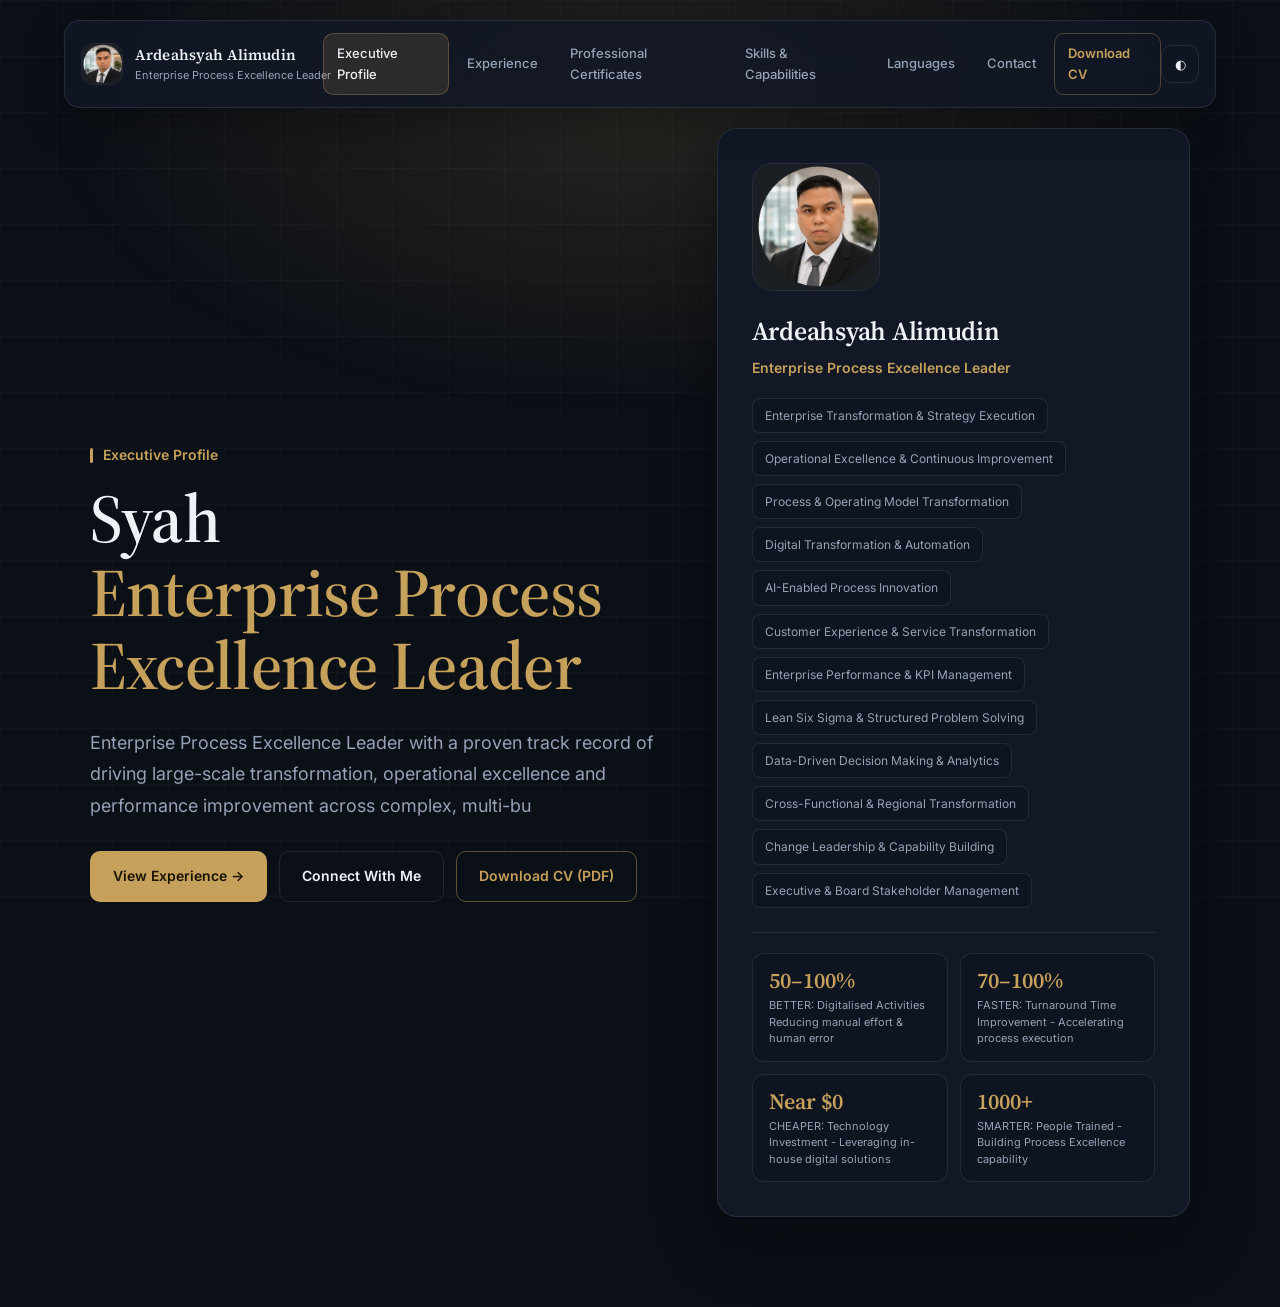
==== index.html @ 8ad32da6 "Add files via upload" ====
<!DOCTYPE html>
<html lang="en">
<head>
  <meta charset="UTF-8" />
  <meta name="viewport" content="width=device-width, initial-scale=1.0" />

  <title>Ardeahsyah Alimudin | Enterprise Process Excellence Leader</title>

  <link rel="preconnect" href="https://fonts.googleapis.com" />
  <link rel="preconnect" href="https://fonts.gstatic.com" crossorigin />

  <link
    href="https://fonts.googleapis.com/css2?family=Inter:wght@300;400;500;600;700;800;900&family=Source+Serif+4:opsz,wght@8..60,500;8..60,600;8..60,700&display=swap"
    rel="stylesheet"
  />

  <link rel="stylesheet" href="style.css" />
</head>

<body>

  <div class="bg-grid"></div>


  <!-- =========================================================
       NAVIGATION
  ========================================================== -->

  <header class="nav">

    <a href="#profile" class="brand" data-page="profile">

      <div class="logo">
        <img src="profile.jpg" alt="AA" />
      </div>

      <div class="brand-text">
        <strong>Ardeahsyah Alimudin</strong>
        <span>Enterprise Process Excellence Leader</span>
      </div>

    </a>


    <nav class="nav-links" id="navLinks">

      <a href="#profile" class="nav-link active" data-page="profile">
        Executive Profile
      </a>

      <a href="#experience" class="nav-link" data-page="experience">
        Experience
      </a>

      <a href="#education" class="nav-link" data-page="education">
        Professional Certificates
      </a>

      <a href="#skills" class="nav-link" data-page="skills">
        Skills &amp; Capabilities
      </a>

      <a href="#languages" class="nav-link" data-page="languages">
        Languages
      </a>

      <a href="#contact" class="nav-link" data-page="contact">
        Contact
      </a>

      <a href="Ardeahsyah_Alimudin_CV.pdf" class="nav-link nav-link-download" download>
        Download CV
      </a>

    </nav>


    <div class="nav-actions">

      <button
        class="icon-btn"
        id="themeToggle"
        title="Toggle theme"
        aria-label="Toggle theme"
      >
        ◐
      </button>

      <button
        class="icon-btn mobile-menu"
        id="menuToggle"
        aria-label="Open navigation menu"
      >
        ☰
      </button>

    </div>

  </header>



  <!-- =========================================================
       EXECUTIVE PROFILE
  ========================================================== -->

  <main id="profile" class="page active">

    <div class="container hero-grid">

      <section class="hero-copy">

        <div class="kicker">
          Executive Profile
        </div>

        <h1>
          Syah
          <br />
          <span class="gradient-text">
            Enterprise Process Excellence Leader
          </span>
        </h1>

        <p class="lead" id="typingText"></p>


        <div class="hero-actions">

          <a href="#experience" class="btn btn-primary">
            View Experience →
          </a>

          <a href="#contact" class="btn btn-secondary">
            Connect With Me
          </a>

          <a href="Ardeahsyah_Alimudin_CV.pdf" class="btn btn-outline" download>
            Download CV (PDF)
          </a>

        </div>

      </section>



      <aside class="hero-panel glass">

        <div class="profile-card">

          <div>

            <div class="profile-avatar">
              <img
                src="profile.jpg"
                alt="Ardeahsyah Alimudin"
              />
            </div>

            <h2>
              Ardeahsyah Alimudin
            </h2>

            <p class="role-tagline">
              Enterprise Process Excellence Leader
            </p>


            <div class="chip-row">

              <span class="chip">
                Enterprise Transformation &amp; Strategy Execution
              </span>

              <span class="chip">
                Operational Excellence &amp; Continuous Improvement
              </span>

              <span class="chip">
                Process &amp; Operating Model Transformation
              </span>

              <span class="chip">
                Digital Transformation &amp; Automation
              </span>

              <span class="chip">
                AI-Enabled Process Innovation
              </span>

              <span class="chip">
                Customer Experience &amp; Service Transformation
              </span>

              <span class="chip">
                Enterprise Performance &amp; KPI Management
              </span>

              <span class="chip">
                Lean Six Sigma &amp; Structured Problem Solving
              </span>

              <span class="chip">
                Data-Driven Decision Making &amp; Analytics
              </span>

              <span class="chip">
                Cross-Functional &amp; Regional Transformation
              </span>

              <span class="chip">
                Change Leadership &amp; Capability Building
              </span>

              <span class="chip">
                Executive &amp; Board Stakeholder Management
              </span>

            </div>

          </div>



          <div class="stat-row">

            <div class="floating-stat one">

              <strong>50–100%</strong>

              <span>
                BETTER: Digitalised Activities
                Reducing manual effort &amp; human error
              </span>

            </div>


            <div class="floating-stat two">

              <strong>70–100%</strong>

              <span>
                FASTER: Turnaround Time Improvement -
                Accelerating process execution
              </span>

            </div>


            <div class="floating-stat three">

              <strong>Near $0</strong>

              <span>
                CHEAPER: Technology Investment -
                Leveraging in-house digital solutions
              </span>

            </div>


            <div class="floating-stat four">

              <strong>1000+</strong>

              <span>
                SMARTER: People Trained -
                Building Process Excellence capability
              </span>

            </div>

          </div>

        </div>

      </aside>

    </div>

  </main>



  <!-- =========================================================
       EXPERIENCE
  ========================================================== -->

  <section id="experience" class="page">

    <div class="container">

      <div class="kicker">
        Professional Experience
      </div>

      <h1 class="page-title">
        Experience
      </h1>

      <p class="lead">

        Progressive leadership experience transforming complex operations
        through Process Excellence, Lean Six Sigma, digitalisation,
        automation, AI and data-driven performance management across financial
        services, e-commerce, aviation, consulting and medical device
        manufacturing.

      </p>


      <div class="timeline">


        <!-- CGC -->

        <div class="timeline-entry">

          <h3>
            Assistant Vice President, Head of Process Excellence
          </h3>

          <h2>
            <p>
              <strong>
                Credit Guarantee Corporation Malaysia (CGC)
              </strong>
            </p>
          </h2>


          <ul>

            <li>
              Lead the Process Excellence function and enterprise improvement
              portfolio, partnering with senior leadership, business owners
              and technology teams to translate strategic priorities into
              process redesign, automation and measurable business benefits.
            </li>

            <li>
              Spearhead Strategic Workforce Planning across all divisions,
              identifying workforce optimisation opportunities while
              establishing structured tracking of turnaround time, capacity
              requirements and cost impact.
            </li>

            <li>
              Lead future-state process redesign and efficiency assessments
              for major digital transformation programmes, evaluating NVA
              reduction, turnaround time, FTE requirements and operating cost
              across end-to-end processes, including the Guarantee e-Management
              System (GeMS) covering Product Evaluation, Onboarding &amp;
              Application Evaluation, Billing, Monitoring, Claims and Recovery;
              iGuarantee web portal serving nationwide financial institutions;
              HR recruitment and onboarding; performance, rewards and
              promotion; and Finance &amp; Procurement Portal transformation.
            </li>

            <li>
              Co-developed CGC Agent-Thon 2026 in collaboration with Microsoft,
              shaping enterprise AI use cases across customer support,
              document validation, exception management, productivity
              measurement, early-warning insights and automation opportunity
              identification.
            </li>

            <li>
              Led AI-enabled process improvement initiatives across claim
              checklist automation, guarantee-evaluation content validation,
              innovation proposal screening, and customer experience
              analytics.
            </li>

            <li>
              Led executive and divisional performance reporting, including
              COO and Board dashboard initiatives, KPI consolidation,
              operational analytics and enterprise performance visibility.
            </li>

            <li>
              Built organisation-wide transformation capability, designing
              and delivering a Process Improvement syllabus covering 20+
              tools, methodologies and practical workshops for 150+ leaders
              and employees, embedding continuous improvement and data-driven
              problem solving.
            </li>

            <li>
              Identified and championed the iGuarantee Web Portal solution to
              address communication inefficiencies with nationwide financial
              institutions, streamlining request submission and communication
              between financial institutions and CGC. Reduced the ISO Survey's
              top service issue—delayed responses to requests—from 70% in
              2022 to below 10% in 2024, significantly improving response
              experience and stakeholder satisfaction.
            </li>

            <li>
              Spearheaded Operations data centralisation and performance
              visibility, consolidating fragmented operational data and
              reports from personal and shared folders into a centralised
              SharePoint repository. Established an enterprise Power BI
              dashboard providing end-to-end visibility of operational KPI
              performance from Application &amp; Onboarding through Billing,
              Monitoring, Claims and Recovery. Eliminated 16.9% of
              non-value-added reporting activities and reduced manual report
              preparation by 90%, transforming reporting into a one-time
              Power BI template configuration with automated data refresh and
              performance visibility, enabling more consistent KPI tracking
              and data-driven decision-making.
            </li>

            <li>
              Led end-to-end workflow transformation across Billing,
              Monitoring, Claims and Recovery through the transition from a
              legacy platform to the in-house Guarantee Core Management
              System. Redesigned internal workflows by eliminating
              email-based handoffs and manual maker activities, replacing
              them with automated system workflows, preparation, computation
              and validation. Embedded process controls and standardised
              decision logic into the system, improving process efficiency,
              reducing manual intervention and strengthening operational
              accuracy and governance.
            </li>

            <li>
              Centralised product guidelines and reference documents through
              the iGuarantee Web Portal, replacing manual email distribution
              by CGC Product teams with a single, controlled repository
              accessible on demand by nationwide financial institutions.
              Improved document accessibility strengthened information
              consistency and reduced dependency on manual communication for
              guideline updates.
            </li>

            <li>
              Spearheaded reporting automation for the Collection Centre Unit
              (CCU), transforming a manual nationwide branch data collection
              and consolidation process using advanced Excel formulas, VBA and
              Power BI. Reduced reporting preparation time by 98%, from 5
              working days to approximately 5 minutes, while enabling
              collection performance to be monitored at user level on an
              hourly basis instead of monthly, significantly improving
              operational visibility and management responsiveness.
            </li>

          </ul>

        </div>



        <!-- RHB -->

        <div class="timeline-entry">

          <h3>
            Senior Manager, Operational Excellence Specialist
          </h3>

          <h2>
            <p>
              <strong>RHB Banking Group</strong>
            </p>
          </h2>


          <ul>

            <li>
              Drove Lean transformation across branch and operational
              functions, streamlining end-to-end process flows and
              eliminating non-value-added activities.
            </li>

            <li>
              Redesigned corporate loan workflows, increasing loans achieving
              readiness for disbursement within 90 days from 70% to 85%,
              improving service delivery and stakeholder satisfaction.
            </li>

            <li>
              Led cross-functional teams in implementing Daily Management
              Systems and Value Stream Management, improving quality, service
              levels and turnaround performance.
            </li>

            <li>
              Improved Service Request (SR) SLA fulfilment from 88% to 94%
              across approximately 75,000 service requests per month across
              all receiving touchpoints.
            </li>

            <li>
              Appointed Lead for Operations High-Performance Champions,
              driving improvements in Internal Customer Experience Survey and
              Employee Engagement Survey.
            </li>

            <li>
              Led strategic Kaizen initiatives and organisation-wide Lean
              capability building, embedding structured problem-solving and
              continuous improvement practices across all levels. Designed
              and rolled out a comprehensive Process Improvement training
              programme aligned with global Lean Six Sigma standards,
              training 500+ employees and strengthening internal improvement
              capability.
            </li>

            <li>
              Coached senior leadership on Lean principles, customer-centric
              transformation and change management, contributing to the
              Customer Experience (CX) 5-Year Roadmap and leading the
              institutionalisation of CX principles across process design and
              customer interactions. Supported initiatives contributing to
              Malaysia NPS ranking improvement from 4th to 3rd in 2022, with
              best practices subsequently replicated across RHB Singapore and
              Cambodia.
            </li>

            <li>
              Applied Design Thinking to improve customer experience for
              Premier Relationship Managers and their clients, developing a
              prototype application to streamline communication and enhance
              relationship management.
            </li>

          </ul>

        </div>



        <!-- ZALORA -->

        <div class="timeline-entry">

          <h3>
            Head of Warehouse Process Improvement &amp; Operational Excellence
          </h3>

          <h2>
            <p>
              <strong>ZALORA Group</strong>
            </p>
          </h2>

          <em>
            <p>
              Covering Process Excellence, Data Science &amp; Analytics,
              Quality Control &amp; Assurance, SOP Governance, Facilities and
              Graduate Trainee Development
            </p>
          </em>


          <ul>

            <li>
              Established a Lean Champion Programme across ZALORA, identifying
              and developing change agents across departments, training them
              in Lean Six Sigma tools and methodologies, and coaching them to
              lead Quality Control Circle teams. Launched a Process
              Improvement Suggestion System that generated 447 improvement
              ideas annually from 250+ employees, strengthening employee-led
              continuous improvement and operational problem-solving.
            </li>

            <li>
              Transformed daily Obeya meetings into a real-time, data-driven
              performance management system, replacing manual and siloed
              whiteboard updates with centralised departmental metrics using
              Google Sheets query functions. Developed an interactive
              performance dashboard with automated visual alerts for
              underperformance, reducing meeting time while improving
              management focus, accountability and visibility. Recognised for
              the impact and subsequently entrusted with warehouse-wide data
              analytics leadership, later migrating the solution to Tableau
              for greater scalability and visualisation.
            </li>

            <li>
              Led end-to-end process and quality governance for ZALORA
              Warehouse, establishing sustainable frameworks to drive
              operational consistency, standardisation and continuous
              improvement. Introduced a centralised Standard Work Repository
              for SOP governance and accessibility and designed an internal
              audit framework modelled on ISO 9001 principles to strengthen
              process compliance, quality discipline and accountability.
            </li>

            <li>
              Led cross-country process standardisation across ZALORA
              warehouses in Malaysia, Indonesia and the Philippines,
              harmonising best practices, eliminating process redundancies
              and improving operational consistency and cross-border
              efficiency.
            </li>

            <li>
              Pioneered the rollout of the Go See Think Do (GSTD) methodology
              across ZALORA warehouses in Malaysia, Indonesia and the
              Philippines, institutionalising structured problem-solving and
              continuous improvement practices across regional operations.
            </li>

          </ul>

        </div>



        <!-- SMART GLOVE GROUP -->

        <div class="timeline-entry">

          <h3>
            Lean Six Sigma Group Technical Engineer Head of Department
          </h3>

          <h2>
            <p>
              <strong>Smart Glove Group of Company</strong>
            </p>
          </h2>

          <em>
            <p>
              1 Factory in Medan, Indonesia &amp; 5 Factories in Selangor,
              Malaysia
            </p>
          </em>


          <ul>

            <li>
              Led operational excellence across Production Quality,
              On-Time-In-Full (OTIF) delivery, Raw Material Just-In-Time (JIT),
              Cost of Poor Quality (COPQ), Total Productive Maintenance (TPM),
              GMP, 5S and Safety, aligning manufacturing performance with
              Lean Six Sigma objectives.
            </li>

            <li>
              Led the automation of production monitoring and control through
              PLC and SCADA integration, reducing defects per million from
              20,000 to consistently below 500 and significantly improving
              production quality. Established a “Do It Right First Time”
              culture that enabled the implementation of the Dip Strip Pack
              concept while reducing reliance on excessive quality inspection.
            </li>

            <li>
              Implemented Statistical Process Control (SPC) and automated
              process monitoring through SCADA and PLC systems, strengthening
              real-time control of critical manufacturing parameters and
              reducing process variation by more than 95%. Improved product
              consistency while strengthening compliance with company,
              customer and regulatory requirements.
            </li>

            <li>
              Led Lean waste elimination initiatives using Gemba walks and
              Seven Wastes analysis, systematically identifying and
              eliminating non-value-added activities across manufacturing
              operations.
            </li>

            <li>
              Designed and deployed a specialised A3 problem-solving framework
              for 24/7 medical device glove manufacturing operations,
              providing factory managers and frontline teams with a
              structured visual management system to identify, prioritise and
              resolve operational issues. Improved issue visibility,
              accountability and resolution speed across factory operations.
            </li>

            <li>
              Led structured quality problem-solving through FMEA and 8D
              methodologies, proactively addressing critical quality issues
              and customer complaints through systematic root-cause analysis,
              containment and corrective action. Improved product reliability
              and reduced recurrence of quality issues and customer complaints.
            </li>

          </ul>

        </div>



        <!-- GE -->

        <div class="timeline-entry">

          <h3>
            Lean Six Sigma &amp; Compliance Quality Engineer
          </h3>

          <h2>
            <p>
              <strong>
                General Electric Aerospace Engine Service Malaysia (GEESM)
              </strong>
            </p>
          </h2>


          <ul>

            <li>
              Conducted internal quality audits and compliance assessments
              against global aviation airworthiness requirements and GE
              quality procedures, documenting findings and process adherence
              to maintain regulatory and customer audit readiness.
            </li>

            <li>
              Led Lean-based defect investigation and root-cause elimination,
              applying RCA, Poka-Yoke and GE's 4-Blocker problem-solving
              methodology to identify systemic manufacturing weaknesses,
              reduce recurring defects and establish sustainable
              error-proofing controls.
            </li>

            <li>
              Deployed the GE Aviation Production System (GEAPS) across
              Business Control, Plant Control and Cell Control levels,
              establishing a multi-tier performance management system that
              strengthened operational transparency, data-driven
              decision-making and escalation of production issues,
              contributing to reduced line downtime.
            </li>

            <li>
              Established the Standard Operation Quality Control (SOQC)
              system, integrating GE Beliefs, visual management and real-time
              performance metrics into a centralised dashboard. Enabled
              shop-floor teams to monitor live operational performance and
              respond rapidly to emerging issues, strengthening ownership and
              accountability.
            </li>

            <li>
              Designed and launched the digital “Engine of Quality” dashboard
              as a Plant Control Centre, consolidating real-time Productivity,
              Quality and Safety metrics with drill-down visibility to Cell
              Control performance. Enabled operational leaders to identify
              deviations and take immediate corrective action using live data.
            </li>

            <li>
              Coordinated structured Management Walk-Arounds (MWA) across
              People, Process and Technology dimensions, identifying
              improvement opportunities and strengthening frontline
              engagement in continuous improvement.
            </li>

          </ul>

        </div>



        <!-- MBIZM -->

        <div class="timeline-entry">

          <h3>
            Lean Six Sigma Consultant &amp; Technical Specialist
          </h3>

          <h2>
            <p>
              <strong>
                Meridian Biz Management (MBizM)
              </strong>
            </p>
          </h2>


          <ul>

            <li>
              Consulted with Project Owners, Process Owners and Operations
              teams to establish performance targets, identify improvement
              opportunities and deliver Lean Six Sigma initiatives aligned
              with business KPIs and operational priorities.
            </li>

            <li>
              Delivered Lean Six Sigma training and implementation programmes,
              coaching client teams on DMAIC and core Lean Six Sigma tools and
              using practical Quality, Cost and Speed simulations to
              demonstrate the business impact of structured process
              improvement.
            </li>

            <li>
              Conducted stakeholder interviews, data gathering and process
              analysis to identify performance gaps, evaluate root causes and
              translate operational findings into actionable improvement
              recommendations.
            </li>

            <li>
              Developed and supported implementation of process improvement
              recommendations, including redesigned procedures, forms and
              reports. Facilitated employee training and follow-up reviews to
              assess adoption and effectiveness of implemented changes.
            </li>

          </ul>

        </div>



        <!-- SMART GLOVE -->

        <div class="timeline-entry">

          <h3>
            Process &amp; Quality Engineer
          </h3>

          <h2>
            <p>
              <strong>
                Smart Glove Corporation
              </strong>
            </p>
          </h2>


          <ul>

            <li>
              Led manufacturing engineering and operational improvement
              activities across the organisation, providing functional
              leadership to 22 engineers through indirect reporting and
              partnering with Operations leadership to improve productivity,
              quality and cost performance.
            </li>

            <li>
              Drove Lean and Six Sigma initiatives to optimise manufacturing
              processes and reduce operating costs, applying process
              analysis, statistical methods and root-cause problem solving to
              improve product quality and operational efficiency.
            </li>

            <li>
              Led investigation and resolution of quality complaints,
              non-conformities and product failures, applying structured
              root-cause analysis and corrective action to prevent recurrence
              and strengthen product reliability.
            </li>

            <li>
              Led critical-factor data analysis and statistical problem
              solving, identifying key process drivers and failure modes to
              support evidence-based manufacturing decisions and process
              optimisation.
            </li>

            <li>
              Established operating specifications and measurement
              requirements for new products and raw materials, ensuring
              effective process controls and measurement-system capability
              throughout product introduction and manufacturing.
            </li>

            <li>
              Supported ISO 13485 and GMP compliance as an internal auditor,
              conducting cross-functional audits, addressing NCR/CAR findings
              and supporting corrective actions arising from TÜV audits.
            </li>

            <li>
              Led continuous improvement capability building across the
              manufacturing organisation, delivering training in OEE, SPC,
              5S, Lean Six Sigma and GMP to operators, supervisors, executives
              and managers.
            </li>

          </ul>

        </div>

      </div>

    </div>

  </section>



  <!-- =========================================================
       EDUCATION & CERTIFICATES
  ========================================================== -->

  <section id="education" class="page">

    <div class="container">

      <div class="kicker">
        Academic &amp; Professional Development
      </div>

      <h1 class="page-title">
        Education &amp; Certificates
      </h1>


      <div class="grid-2">


        <!-- EDUCATION -->

        <div class="card">

          <div class="icon">
            <span class="icon-mark">ED</span>
          </div>

          <h3>
            Education
          </h3>

          <p>
            Bachelor of Chemical Engineering
          </p>

          <p>
            Universiti Putra Malaysia (2006 – 2010)
          </p>


          <ul>

            <li>
              College Vice President | Universiti Putra Malaysia
            </li>

            <li>
              Director: 25th College Leadership Camp |
              Universiti Putra Malaysia
            </li>

            <li>
              Head of Protocol in College Academic Event |
              Universiti Putra Malaysia
            </li>

            <li>
              Protocol &amp; Ceremony Unit in National Chemical Engineering
              Symposium | Universiti Putra Malaysia in collaboration with IChemE
            </li>

            <li>
              Representative for State Level Student Leadership |
              National Productivity Corporation (NPC)
            </li>

            <li>
              Representative for State Advanced Level Student Leadership |
              National Productivity Corporation (NPC)
            </li>

          </ul>

        </div>



        <!-- PROFESSIONAL CERTIFICATIONS -->

        <div class="card">

          <div class="icon">
            <span class="icon-mark">CT</span>
          </div>

          <h3>
            Professional Certifications
          </h3>


          <ul>

            <li>
              Talent Development Programme (VPs &amp; AVPs) | Learning Edge
            </li>

            <li>
              Six Sigma Black Belt | BSI Services
            </li>

            <li>
              Six Sigma Black Belt | ProQual Training
            </li>

            <li>
              Power BI Data Analytics | TED Learning
            </li>

            <li>
              Agile, Design Thinking, Data Analytic | Human Inc, RHB
            </li>

            <li>
              Train the Trainers | HRD Corp
            </li>

            <li>
              Medical Device Process Validation | TUV SUD PSB (Malaysia) Sdn Bhd
            </li>

            <li>
              AS9110 Quality Management System | Neville Clarke
            </li>

            <li>
              Root Cause Analysis | Neville Clarke
            </li>

            <li>
              Lean Six Sigma Champion Master Class |
              Expitries Worldwide Sdn Bhd
            </li>

            <li>
              Problem Solving Through 7QC Tools | ProQual Training
            </li>

            <li>
              Statistical Process Control | ProQual Training
            </li>

            <li>
              ARMY Young Lieutenant | Ministry of Defence
            </li>

          </ul>

        </div>

      </div>

    </div>

  </section>



  <!-- =========================================================
       SKILLS & CAPABILITIES
  ========================================================== -->

  <section id="skills" class="page">

    <div class="container">

      <div class="kicker">
        Applied Skills &amp; Tools
      </div>

      <h1 class="page-title">
        Skills &amp; Capabilities
      </h1>

      <p class="lead">

        Skills and tools drawn from across the professional experience above —
        digital &amp; analytics tools, process &amp; quality methods, and
        leadership and transformation capabilities.

      </p>


      <div class="grid-3">


        <!-- LEADERSHIP -->

        <div class="card">

          <div class="icon">
            <span class="icon-mark">LD</span>
          </div>

          <h3>
            Leadership Capabilities
          </h3>


          <ul>

            <li>
              <strong>Situational Leadership</strong> |
              Adapt leadership and coaching approaches across senior leaders,
              business owners, technology teams and frontline employees based
              on stakeholder needs and transformation context.
            </li>

            <li>
              <strong>Adaptive &amp; Flexible Leadership</strong> |
              Evolved from Lean and Operational Excellence into digital
              transformation, AI-enabled improvement and Strategic Workforce
              Planning.
            </li>

            <li>
              <strong>Change Leadership</strong> |
              Led major workflow transformations, replacing manual and
              email-based activities with automated workflows, controls and
              standardised decision logic.
            </li>

            <li>
              <strong>Strategic Leadership</strong> |
              Translate organisational priorities into enterprise Process
              Excellence, workforce optimisation, process redesign and
              measurable business outcomes.
            </li>

            <li>
              <strong>Coaching &amp; Capability Development</strong> |
              Built improvement capability through training and coaching,
              including 20+ Process Improvement tools for 150+ employees at
              CGC and 500+ employees at RHB.
            </li>

            <li>
              <strong>Data-Driven Leadership</strong> |
              Use operational analytics, KPI dashboards and performance
              management to strengthen management decision-making.
            </li>

            <li>
              <strong>Continuous Improvement Leadership</strong> |
              Establish Lean and employee-driven improvement programmes that
              embed continuous improvement into daily operations.
            </li>

            <li>
              <strong>Customer-Centric Leadership</strong> |
              Lead improvements focused on customer experience, including
              iGuarantee, contributing to delayed-response issues reducing
              from 70% to below 10%.
            </li>

            <li>
              <strong>Innovation Leadership</strong> |
              Co-developed CGC Agent-Thon 2026 with Microsoft and drove
              AI-enabled process improvement initiatives.
            </li>

          </ul>

        </div>



        <!-- PROBLEM SOLVING -->

        <div class="card">

          <div class="icon">
            <span class="icon-mark">PS</span>
          </div>

          <h3>
            Problem Solving Skills
          </h3>


          <ul>

            <li>
              <strong>Lean Six Sigma / DMAIC</strong> |
              Led enterprise and functional improvement programmes across
              CGC, RHB, ZALORA, manufacturing and consulting environments;
              trained 500+ employees at RHB and 150+ leaders and employees
              at CGC.
            </li>

            <li>
              <strong>Value Stream Management / Process Mapping</strong> |
              Led cross-functional implementation at RHB to improve service
              flow, SLA performance and operational visibility across
              approximately 75,000 service requests per month.
            </li>

            <li>
              <strong>SPC / Statistical Analysis / Minitab</strong> |
              Applied statistical analysis, regression and SPC to
              manufacturing processes; reduced process variation by more than
              95% through automated process monitoring and control.
            </li>

            <li>
              <strong>Gemba / Seven Wastes</strong> |
              Applied shop-floor observation and waste analysis across
              manufacturing operations to identify and eliminate
              non-value-added activities.
            </li>

            <li>
              <strong>A3 Problem Solving</strong> |
              Designed and deployed a specialised A3 framework for 24/7
              medical-device glove manufacturing, strengthening issue
              visibility, accountability and structured problem resolution.
            </li>

            <li>
              <strong>FMEA / 8D / RCA</strong> |
              Led structured quality problem-solving for critical quality
              issues and customer complaints, applying FMEA, 8D, root-cause
              analysis, containment and corrective action to reduce
              recurrence and strengthen process and product reliability.
            </li>

            <li>
              <strong>Poka-Yoke</strong> |
              Applied error-proofing principles at GE Aviation to address
              systemic manufacturing weaknesses and reduce recurring defects.
            </li>

            <li>
              <strong>5S / OEE</strong> |
              Applied Lean manufacturing and operational excellence practices
              across medical-device manufacturing to improve productivity,
              quality, equipment performance and workplace discipline.
            </li>

            <li>
              <strong>Design Thinking</strong> |
              Applied customer-centric design methods at RHB to develop a
              prototype application for Premier Relationship Managers and
              their clients, improving communication and relationship
              management.
            </li>

            <li>
              <strong>Agile</strong> |
              Applied Agile delivery principles, project tracking and
              cross-functional collaboration within digital transformation
              programmes including Guarantee eManagement System and
              iGuarantee web portal.
            </li>

          </ul>

        </div>



        <!-- TECHNOLOGY -->

        <div class="card">

          <div class="icon">
            <span class="icon-mark">TS</span>
          </div>

          <h3>
            Technology Skills
          </h3>


          <ul>

            <li>
              <strong>AI &amp; Microsoft Copilot Studio</strong> |
              Developed AI agents for document evaluation and processing;
              led AI-enabled process improvement initiatives across claim
              checklist automation, guarantee-evaluation validation,
              innovation proposal screening and customer experience
              analytics.
            </li>

            <li>
              <strong>Power BI</strong> |
              Developed enterprise operational dashboards covering
              Application &amp; Onboarding through Billing, Monitoring,
              Claims and Recovery; reduced manual reporting preparation by
              90% and eliminated 16.9% of non-value-added reporting
              activities.
            </li>

            <li>
              <strong>Power Automate &amp; Microsoft Forms</strong> |
              Designed digital forms, automated workflows and centralised
              data collection, including the Climate Change &amp;
              Principle-based Taxonomy (CCPT) solution deployed across
              nationwide branches with automated consolidation and rating.
            </li>

            <li>
              <strong>Power Apps</strong> |
              Developed self-service applications supporting Strategic
              Workforce Planning, enabling users to update and monitor
              initiative performance.
            </li>

            <li>
              <strong>Excel, VBA &amp; Power Query</strong> |
              Automated high-volume reporting and data consolidation;
              reduced Collection Centre Unit reporting preparation from
              5 working days to approximately 5 minutes. Automated workforce
              man-hour analysis and communication/response consolidation for
              500+ recipients, significantly reducing manual data collection
              and consolidation effort.
            </li>

            <li>
              <strong>Google Sheets</strong> |
              Applied QUERY and IMPORTRANGE functions to centralise warehouse
              KPIs covering Inbound, Outbound, Inventory, Logistics, QC and QA
              across regional operations.
            </li>

            <li>
              <strong>Jira / Atlassian</strong> |
              Applied Agile project management and delivery tracking across
              digital transformation initiatives, including G-Core
              transformation projects.
            </li>

          </ul>

        </div>

      </div>

    </div>

  </section>



  <!-- =========================================================
       LANGUAGES
  ========================================================== -->

  <section id="languages" class="page">

    <div class="container">

      <div class="kicker">
        Multilingual Communication
      </div>

      <h1 class="page-title">
        Languages
      </h1>


      <div class="grid-3">


        <div class="card">

          <h3>
            English
          </h3>

          <p class="lead">
            Professional working proficiency. Experienced in developing
            training materials, policies, memoranda, Standard Operating
            Procedures (SOPs) and Work Instructions, and delivering
            professional training across multiple industries.
          </p>

        </div>



        <div class="card">

          <h3>
            Malay
          </h3>

          <p class="lead">
            Professional working proficiency. Experienced in developing
            training materials and delivering training programmes in Bahasa
            Melayu, including 5S training for Majlis Perbandaran.
          </p>

        </div>



        <div class="card">

          <h3>
            Chinese
          </h3>

          <p class="lead">
            Professional working proficiency; able to speak and read Mandarin,
            with experience delivering training and facilitating technical and
            operational communication with suppliers from China.
          </p>

        </div>

      </div>

    </div>

  </section>



  <!-- =========================================================
       CONTACT
  ========================================================== -->

  <section id="contact" class="page">

    <div class="container">

      <div class="kicker">
        Let's Connect
      </div>

      <h1 class="page-title">
        Contact
      </h1>

      <p class="lead">

        Available for professional networking, transformation discussions,
        process excellence collaboration and AI-enabled improvement
        conversations.

      </p>


      <div class="contact-layout">


        <div class="contact-card glass">

          <h3>
            Ardeahsyah Alimudin
          </h3>

          <p style="color:var(--muted);line-height:1.7;margin-top:12px;">

            No 12, Jalan Jambu 5/KU10,
            <br />

            Taman Meru Permai,
            <br />

            42200, Kapar, Selangor, Malaysia

          </p>


          <div class="contact-list">

            <div class="contact-item">
              📧 ardeahsyah@gmail.com
            </div>

            <div class="contact-item">
              📱 +6017 258 1475
            </div>

            <div class="contact-item">
              🔗 LinkedIn: www.linkedin.com/in/ardeahsyah
            </div>

          </div>

        </div>



        <form
          class="contact-card glass"
          onsubmit="sendMessage(event)"
        >

          <h3>
            Send a Message
          </h3>

          <p style="color:var(--muted);margin:12px 0 24px;">

            This form opens your email app with the message prepared.

          </p>


          <input
            class="input"
            id="name"
            placeholder="Your name"
            required
          />


          <input
            class="input"
            id="email"
            type="email"
            placeholder="Your email"
            required
          />


          <textarea
            id="message"
            placeholder="Your message"
            required
          ></textarea>


          <button
            class="btn btn-primary"
            type="submit"
          >
            Prepare Email →
          </button>

        </form>

      </div>


      <p class="footer-note">

        © 2026 Ardeahsyah Alimudin.
        Built as an executive transformation profile website.

      </p>

    </div>

  </section>



  <!-- =========================================================
       JAVASCRIPT
  ========================================================== -->

  <script src="script.js"></script>

</body>
</html>
---- style.css ----
/* =========================================================
   ROOT VARIABLES — refined executive palette
========================================================= */

:root {
  --bg: #0b0f16;
  --surface: #121826;
  --surface-2: #0e1420;

  --ink: #eef1f6;
  --muted: #97a2b6;

  --accent: #c6a15b;      /* muted brass — primary accent */
  --accent-ink: #1a1305;  /* dark text used on top of accent fills */
  --accent-soft: rgba(198, 161, 91, 0.14);
  --steel: #7e97b3;       /* secondary cool accent for quiet contrast */

  --border: rgba(255, 255, 255, 0.09);
  --shadow: 0 24px 60px rgba(0, 0, 0, 0.35);
  --nav-shadow: 0 14px 40px rgba(0, 0, 0, 0.28);

  --serif: "Source Serif 4", Georgia, serif;
  --sans: "Inter", -apple-system, sans-serif;
}

body.light {
  --bg: #f6f4ef;
  --surface: #ffffff;
  --surface-2: #fbf9f4;

  --ink: #171d27;
  --muted: #5c6673;

  --accent: #a2793a;
  --accent-ink: #ffffff;
  --accent-soft: rgba(162, 121, 58, 0.12);
  --steel: #4c6b8a;

  --border: rgba(23, 29, 39, 0.1);
  --shadow: 0 20px 44px rgba(23, 29, 39, 0.09);
  --nav-shadow: 0 10px 28px rgba(23, 29, 39, 0.08);
}

/* =========================================================
   GLOBAL RESET
========================================================= */

* { margin: 0; padding: 0; box-sizing: border-box; }
html { scroll-behavior: smooth; }

body {
  min-height: 100vh;
  font-family: var(--sans);
  background: var(--bg);
  color: var(--ink);
  overflow-x: hidden;
  line-height: 1.6;
  transition: background 0.3s ease, color 0.3s ease;
}

a { color: inherit; text-decoration: none; }
button, input, textarea { font-family: inherit; }

/* =========================================================
   BACKGROUND
========================================================= */

.bg-grid {
  position: fixed;
  inset: 0;
  background-image:
    linear-gradient(rgba(255, 255, 255, 0.025) 1px, transparent 1px),
    linear-gradient(90deg, rgba(255, 255, 255, 0.025) 1px, transparent 1px);
  background-size: 56px 56px;
  pointer-events: none;
  z-index: -2;
}

body.light .bg-grid {
  background-image:
    linear-gradient(rgba(23, 29, 39, 0.035) 1px, transparent 1px),
    linear-gradient(90deg, rgba(23, 29, 39, 0.035) 1px, transparent 1px);
}

/* a single quiet accent wash, top of page only — no neon orbs */
body::before {
  content: "";
  position: fixed;
  top: -20%;
  left: 50%;
  transform: translateX(-50%);
  width: 1200px;
  height: 600px;
  background: radial-gradient(ellipse at center, var(--accent-soft), transparent 70%);
  pointer-events: none;
  z-index: -1;
}

/* =========================================================
   NAVIGATION
========================================================= */

.nav {
  position: fixed;
  top: 20px;
  left: 50%;
  transform: translateX(-50%);
  width: 90%;
  max-width: 1200px;
  z-index: 1000;
  display: flex;
  justify-content: space-between;
  align-items: center;
  padding: 12px 16px;
  background: rgba(18, 24, 38, 0.82);
  border: 1px solid var(--border);
  border-radius: 16px;
  backdrop-filter: blur(18px);
  -webkit-backdrop-filter: blur(18px);
  box-shadow: var(--nav-shadow);
}

body.light .nav {
  background: rgba(255, 255, 255, 0.9);
}

/* Brand */

.brand { display: flex; align-items: center; gap: 12px; min-width: 0; }

.logo {
  width: 42px;
  height: 42px;
  flex-shrink: 0;
  border-radius: 12px;
  display: grid;
  place-items: center;
  overflow: hidden;
  border: 1px solid var(--border);
}

.logo img { width: 100%; height: 100%; object-fit: cover; display: block; }

.brand-text { min-width: 0; }

.brand-text strong {
  display: block;
  font-family: var(--serif);
  font-size: 15px;
  font-weight: 600;
  letter-spacing: 0.01em;
  white-space: nowrap;
}

.brand-text span {
  display: block;
  font-size: 11px;
  color: var(--muted);
  white-space: nowrap;
}

/* Nav links */

.nav-links { display: flex; align-items: center; gap: 4px; }

.nav-link {
  padding: 9px 13px;
  border-radius: 10px;
  font-size: 13px;
  font-weight: 500;
  color: var(--muted);
  border: 1px solid transparent;
  transition: color 0.2s ease, background 0.2s ease, border-color 0.2s ease;
}

.nav-link:hover { color: var(--ink); }

.nav-link.active {
  color: var(--ink);
  background: var(--accent-soft);
  border-color: rgba(198, 161, 91, 0.3);
}

.nav-link-download {
  color: var(--accent);
  border-color: rgba(198, 161, 91, 0.35);
  font-weight: 600;
}

.nav-link-download:hover {
  background: var(--accent-soft);
  color: var(--accent);
}

/* Nav actions */

.nav-actions { display: flex; align-items: center; gap: 8px; }

.icon-btn {
  width: 38px;
  height: 38px;
  border-radius: 10px;
  border: 1px solid var(--border);
  background: transparent;
  color: var(--ink);
  cursor: pointer;
  transition: background 0.2s ease, border-color 0.2s ease;
}

.icon-btn:hover { background: var(--accent-soft); border-color: rgba(198, 161, 91, 0.3); }

.mobile-menu { display: none; }

/* =========================================================
   PAGE SYSTEM
========================================================= */

.page {
  min-height: 100vh;
  padding: 128px 7% 90px;
  display: none;
  animation: pageFade 0.5s ease;
}

.page.active { display: block; }

@keyframes pageFade {
  from { opacity: 0; transform: translateY(14px); }
  to { opacity: 1; transform: translateY(0); }
}

.container { width: 100%; max-width: 1180px; margin: 0 auto; }

/* =========================================================
   TYPOGRAPHY
========================================================= */

.kicker {
  display: inline-flex;
  align-items: center;
  gap: 10px;
  color: var(--accent);
  font-size: 14px;
  font-weight: 600;
  margin-bottom: 16px;
}

.kicker::before {
  content: "";
  width: 3px;
  height: 15px;
  border-radius: 2px;
  background: var(--accent);
}

.page-title {
  font-family: var(--serif);
  font-weight: 600;
  font-size: clamp(34px, 4.6vw, 58px);
  line-height: 1.08;
  letter-spacing: -0.01em;
  margin-bottom: 22px;
}

.gradient-text {
  color: var(--accent);
}

.lead {
  max-width: 760px;
  color: var(--muted);
  font-size: 18px;
  line-height: 1.75;
}

/* =========================================================
   SURFACE / GLASS
========================================================= */

.glass {
  background: var(--surface);
  border: 1px solid var(--border);
  border-radius: 20px;
  box-shadow: var(--shadow);
}

/* =========================================================
   BUTTONS
========================================================= */

.btn {
  display: inline-flex;
  align-items: center;
  justify-content: center;
  gap: 8px;
  padding: 13px 22px;
  border-radius: 10px;
  font-size: 14px;
  font-weight: 600;
  border: 1px solid transparent;
  transition: transform 0.2s ease, background 0.2s ease, border-color 0.2s ease, color 0.2s ease;
}

.btn-primary {
  background: var(--accent);
  color: var(--accent-ink);
}

.btn-primary:hover { transform: translateY(-2px); filter: brightness(1.06); }

.btn-secondary {
  background: transparent;
  color: var(--ink);
  border-color: var(--border);
}

.btn-secondary:hover { border-color: var(--accent); color: var(--accent); }

.btn-outline {
  background: transparent;
  color: var(--accent);
  border-color: rgba(198, 161, 91, 0.45);
}

.btn-outline:hover { background: var(--accent-soft); transform: translateY(-2px); }

/* =========================================================
   HERO
========================================================= */

.hero-grid {
  display: grid;
  grid-template-columns: 1.1fr 0.9fr;
  gap: 48px;
  align-items: center;
  min-height: calc(100vh - 200px);
}

.hero-copy h1 {
  font-family: var(--serif);
  font-weight: 600;
  font-size: clamp(38px, 5.4vw, 68px);
  line-height: 1.08;
  letter-spacing: -0.01em;
  margin-bottom: 24px;
}

.hero-copy .lead { margin-bottom: 8px; min-height: 4.5em; }

.hero-actions {
  display: flex;
  flex-wrap: wrap;
  gap: 12px;
  margin-top: 30px;
}

.hero-panel { padding: 4px; }

.profile-card {
  padding: 30px;
  display: flex;
  flex-direction: column;
  gap: 24px;
}

.profile-avatar {
  width: 128px;
  height: 128px;
  border-radius: 20px;
  overflow: hidden;
  border: 1px solid var(--border);
  margin-bottom: 20px;
}

.profile-avatar img { width: 100%; height: 100%; object-fit: cover; display: block; }

.profile-card h2 {
  font-family: var(--serif);
  font-size: 26px;
  font-weight: 600;
  letter-spacing: -0.01em;
}

.role-tagline {
  color: var(--accent) !important;
  font-weight: 600;
  font-size: 14px;
  line-height: 1.5 !important;
  margin-top: 4px;
}

.chip-row { display: flex; flex-wrap: wrap; gap: 8px; margin-top: 20px; }

.chip {
  padding: 7px 12px;
  border-radius: 8px;
  font-size: 12px;
  color: var(--muted);
  background: var(--surface-2);
  border: 1px solid var(--border);
}

.stat-row {
  display: flex;
  flex-wrap: wrap;
  gap: 12px;
  padding-top: 20px;
  border-top: 1px solid var(--border);
}

.floating-stat {
  flex: 1 1 170px;
  padding: 14px 16px;
  border-radius: 12px;
  background: var(--surface-2);
  border: 1px solid var(--border);
}

.floating-stat strong {
  display: block;
  font-family: var(--serif);
  font-size: 22px;
  font-weight: 600;
  color: var(--accent);
  line-height: 1.15;
}

.floating-stat span {
  display: block;
  margin-top: 4px;
  font-size: 11px;
  line-height: 1.5;
  color: var(--muted);
}

/* =========================================================
   ICON MARKS (monogram badges — replace decorative emoji)
========================================================= */

.icon {
  display: inline-flex;
  align-items: center;
  justify-content: center;
  width: 42px;
  height: 42px;
  border-radius: 10px;
  background: var(--accent-soft);
  border: 1px solid rgba(198, 161, 91, 0.3);
  margin-bottom: 16px;
}

.icon-mark {
  color: var(--accent);
  font-family: var(--serif);
  font-size: 14px;
  font-weight: 600;
  letter-spacing: 0.02em;
}

/* =========================================================
   GRIDS / CARDS
========================================================= */

.grid-2 { display: grid; grid-template-columns: 1fr 1fr; gap: 20px; margin-top: 36px; }
.grid-3 { display: grid; grid-template-columns: repeat(3, 1fr); gap: 20px; margin-top: 36px; }

.card {
  padding: 28px;
  border-radius: 16px;
  background: var(--surface);
  border: 1px solid var(--border);
  transition: border-color 0.25s ease, transform 0.25s ease;
}

.card:hover { transform: translateY(-3px); border-color: rgba(198, 161, 91, 0.35); }

.card h3 {
  font-family: var(--serif);
  font-size: 19px;
  font-weight: 600;
  margin-bottom: 14px;
  letter-spacing: -0.01em;
}

.card p { color: var(--muted); line-height: 1.7; font-size: 15px; margin-bottom: 8px; }

.card ul { padding-left: 18px; }

.card li { color: var(--muted); line-height: 1.7; font-size: 14.5px; margin-bottom: 10px; }
.card li:last-child { margin-bottom: 0; }
.card li strong { color: var(--ink); }

/* =========================================================
   TIMELINE
========================================================= */

.timeline { margin-top: 44px; position: relative; }

.timeline::before {
  content: "";
  position: absolute;
  left: 15px;
  top: 6px;
  bottom: 6px;
  width: 1px;
  background: var(--border);
}

.timeline-entry {
  position: relative;
  margin-left: 46px;
  margin-bottom: 22px;
  padding: 26px 28px;
  border-radius: 16px;
  background: var(--surface);
  border: 1px solid var(--border);
}

.timeline-entry:last-child { margin-bottom: 0; }

.timeline-entry::before {
  content: "";
  position: absolute;
  left: -35px;
  top: 30px;
  width: 9px;
  height: 9px;
  border-radius: 2px;
  background: var(--accent);
}

.timeline-entry h3 {
  font-family: var(--serif);
  font-size: 20px;
  font-weight: 600;
  line-height: 1.35;
  margin: 0 0 6px;
}

.timeline-entry h2 {
  font-size: 14.5px;
  font-weight: 600;
  letter-spacing: 0.01em;
  color: var(--accent);
  margin: 0 0 14px;
}

.timeline-entry h2 strong { font-weight: 600; }

.timeline-entry > em {
  display: block;
  font-style: italic;
  font-size: 13.5px;
  color: var(--muted);
  margin-bottom: 14px;
}

.timeline-entry > em p { margin: 0; }

.timeline-entry ul { padding-left: 18px; margin-top: 6px; }

.timeline-entry li {
  color: var(--muted);
  line-height: 1.7;
  font-size: 14.5px;
  margin-bottom: 12px;
}

.timeline-entry li:last-child { margin-bottom: 0; }
.timeline-entry li strong { color: var(--ink); }

/* =========================================================
   CONTACT
========================================================= */

.contact-layout { display: grid; grid-template-columns: 0.95fr 1.05fr; gap: 24px; margin-top: 40px; }

.contact-card { padding: 32px; }

.contact-card h3 { font-family: var(--serif); font-size: 21px; font-weight: 600; letter-spacing: -0.01em; }

.contact-list { display: grid; gap: 12px; margin-top: 22px; }

.contact-item {
  padding: 14px 16px;
  border-radius: 10px;
  background: var(--surface-2);
  border: 1px solid var(--border);
  color: var(--muted);
  line-height: 1.5;
  border-left: 2px solid transparent;
  transition: border-left-color 0.2s ease, color 0.2s ease;
}

.contact-item:hover { border-left-color: var(--accent); color: var(--ink); }

/* Form */

.input, textarea {
  width: 100%;
  padding: 13px 14px;
  margin-bottom: 12px;
  border-radius: 10px;
  border: 1px solid var(--border);
  background: var(--surface-2);
  color: var(--ink);
  outline: none;
  font-family: inherit;
  transition: border-color 0.2s ease;
}

.input::placeholder, textarea::placeholder { color: var(--muted); opacity: 0.8; }

.input:focus, textarea:focus { border-color: var(--accent); }

textarea { min-height: 130px; resize: vertical; }

/* =========================================================
   FOOTER
========================================================= */

.footer-note {
  margin-top: 46px;
  color: var(--muted);
  text-align: center;
  font-size: 13px;
  line-height: 1.6;
}

/* =========================================================
   RESPONSIVE
========================================================= */

@media (max-width: 1100px) {
  .nav { width: 92%; }
  .nav-link { padding: 8px 10px; font-size: 12px; }
  .hero-grid { gap: 30px; }
  .profile-card { padding: 24px; }
}

@media (max-width: 980px) {
  .hero-grid, .grid-2, .grid-3, .contact-layout {
    grid-template-columns: 1fr;
  }

  .hero-grid { min-height: auto; padding-top: 20px; }

  .nav-links {
    display: none;
    position: absolute;
    top: 68px;
    left: 0;
    right: 0;
    flex-direction: column;
    align-items: stretch;
    padding: 12px;
    background: rgba(18, 24, 38, 0.98);
    border-radius: 16px;
    border: 1px solid var(--border);
    backdrop-filter: blur(18px);
  }

  body.light .nav-links { background: rgba(255, 255, 255, 0.98); }

  .nav-links.open { display: flex; }

  .nav-link { width: 100%; text-align: center; padding: 12px 16px; }

  .mobile-menu { display: block; }

  .brand-text span { display: none; }

  .page { padding: 116px 5% 60px; }

  .stat-row { margin-top: 16px; }
}

@media (max-width: 700px) {
  .nav { top: 10px; width: 94%; padding: 10px 12px; border-radius: 14px; }
  .logo { width: 36px; height: 36px; }
  .brand-text strong { font-size: 12px; }

  .hero-copy h1 { font-size: 40px; }
  .lead { font-size: 16px; line-height: 1.65; }

  .hero-actions { flex-direction: column; align-items: stretch; }
  .btn { width: 100%; }

  .profile-card { padding: 20px; }
  .profile-avatar { width: 100px; height: 100px; }
  .profile-card h2 { font-size: 22px; }

  .chip { font-size: 11px; padding: 6px 10px; }
  .floating-stat { flex: 1 1 100%; }

  .timeline { margin-top: 32px; }
  .timeline::before { left: 8px; }
  .timeline-entry { margin-left: 26px; padding: 20px; }
  .timeline-entry::before { left: -22px; top: 26px; }
  .timeline-entry h3 { font-size: 18px; }
  .timeline-entry h2 { font-size: 13.5px; }
  .timeline-entry li { font-size: 14px; }

  .card { padding: 22px; }
  .contact-card { padding: 22px; }
}

@media (max-width: 560px) {
  .page { padding: 100px 5% 50px; }
  .hero-copy h1 { font-size: 34px; }
  .page-title { font-size: 32px; }
  .profile-avatar { width: 92px; height: 92px; }
  .profile-card h2 { font-size: 20px; }

  .timeline-entry { margin-left: 22px; padding: 17px; }
  .timeline::before { left: 6px; }
  .timeline-entry::before { left: -18px; }
  .timeline-entry li { font-size: 13.5px; line-height: 1.65; }

  .card p, .card li { font-size: 14px; }
}

/* =========================================================
   ACCESSIBILITY
========================================================= */

:focus-visible { outline: 2px solid var(--accent); outline-offset: 3px; }

@media (prefers-reduced-motion: reduce) {
  html { scroll-behavior: auto; }
  *, *::before, *::after {
    animation-duration: 0.01ms !important;
    animation-iteration-count: 1 !important;
    transition-duration: 0.01ms !important;
    scroll-behavior: auto !important;
  }
}
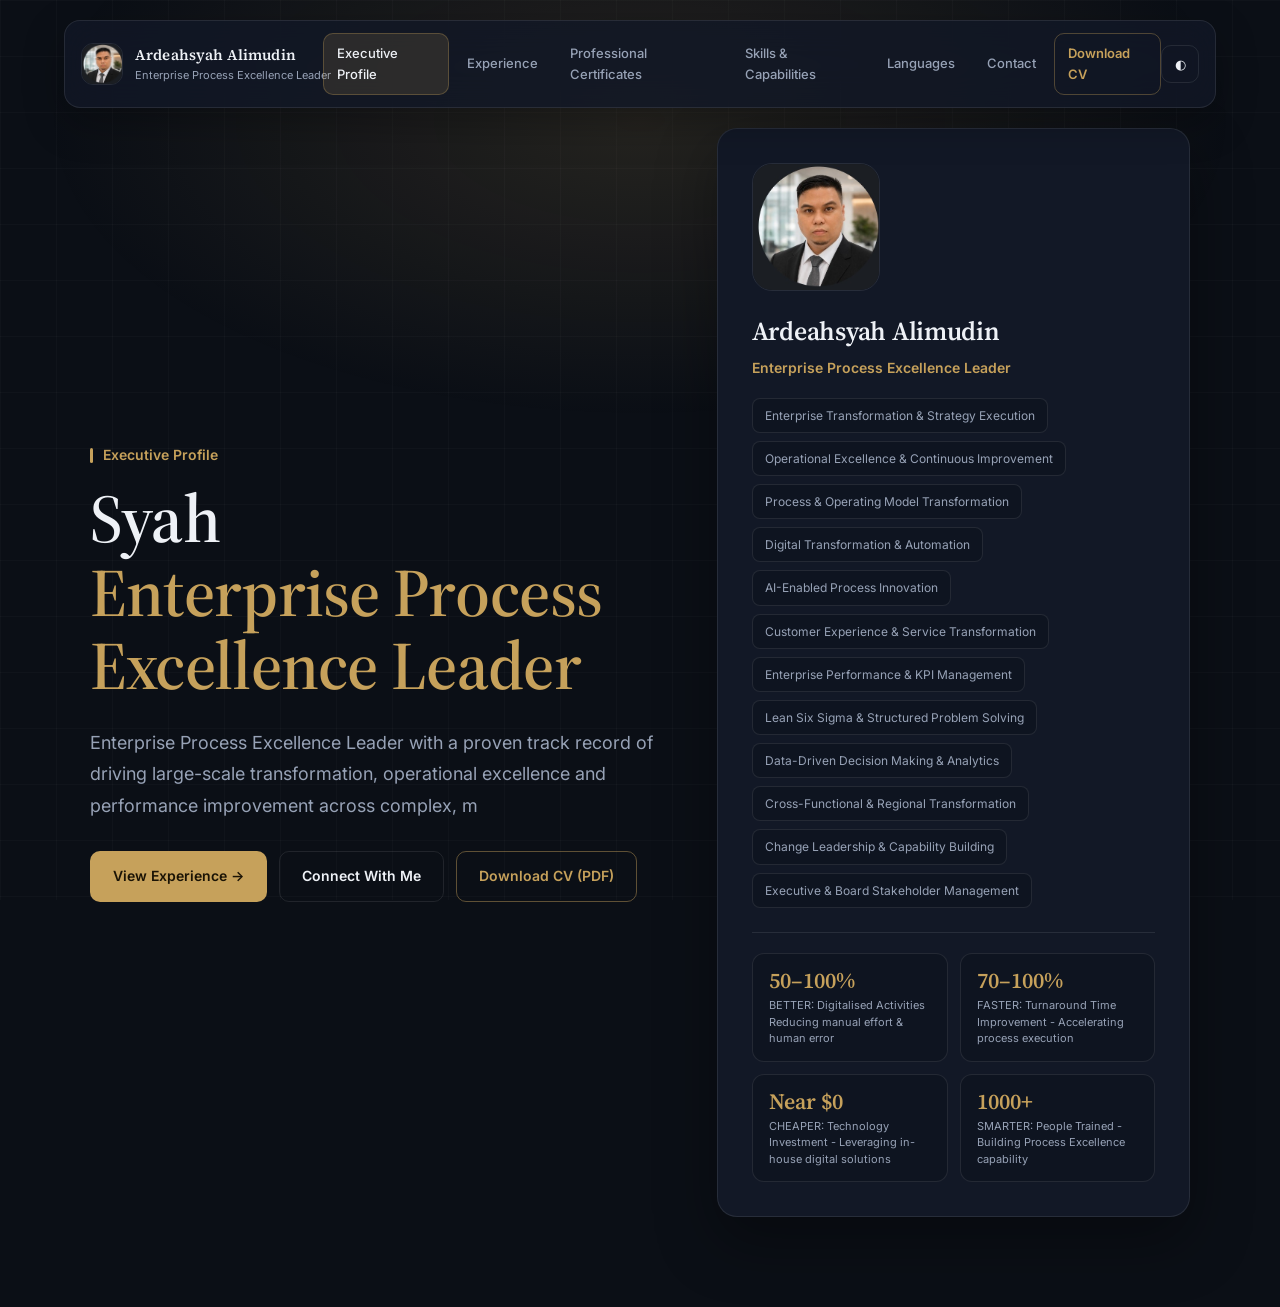
==== commit 09ddb9fc: "Update index.html" ====
--- a/index.html
+++ b/index.html
@@ -169,9 +169,14 @@
 
             <div class="chip-row">
 
-              <span class="chip">
+              <a
+                class="chip"
+                href="https://drive.google.com/file/d/10OIAo4VAO_Bi3xgNOeospYAZM2tyrbo-/view?usp=sharing"
+                target="_blank"
+                rel="noopener noreferrer"
+              >
                 Enterprise Transformation &amp; Strategy Execution
-              </span>
+              </a>
 
               <span class="chip">
                 Operational Excellence &amp; Continuous Improvement
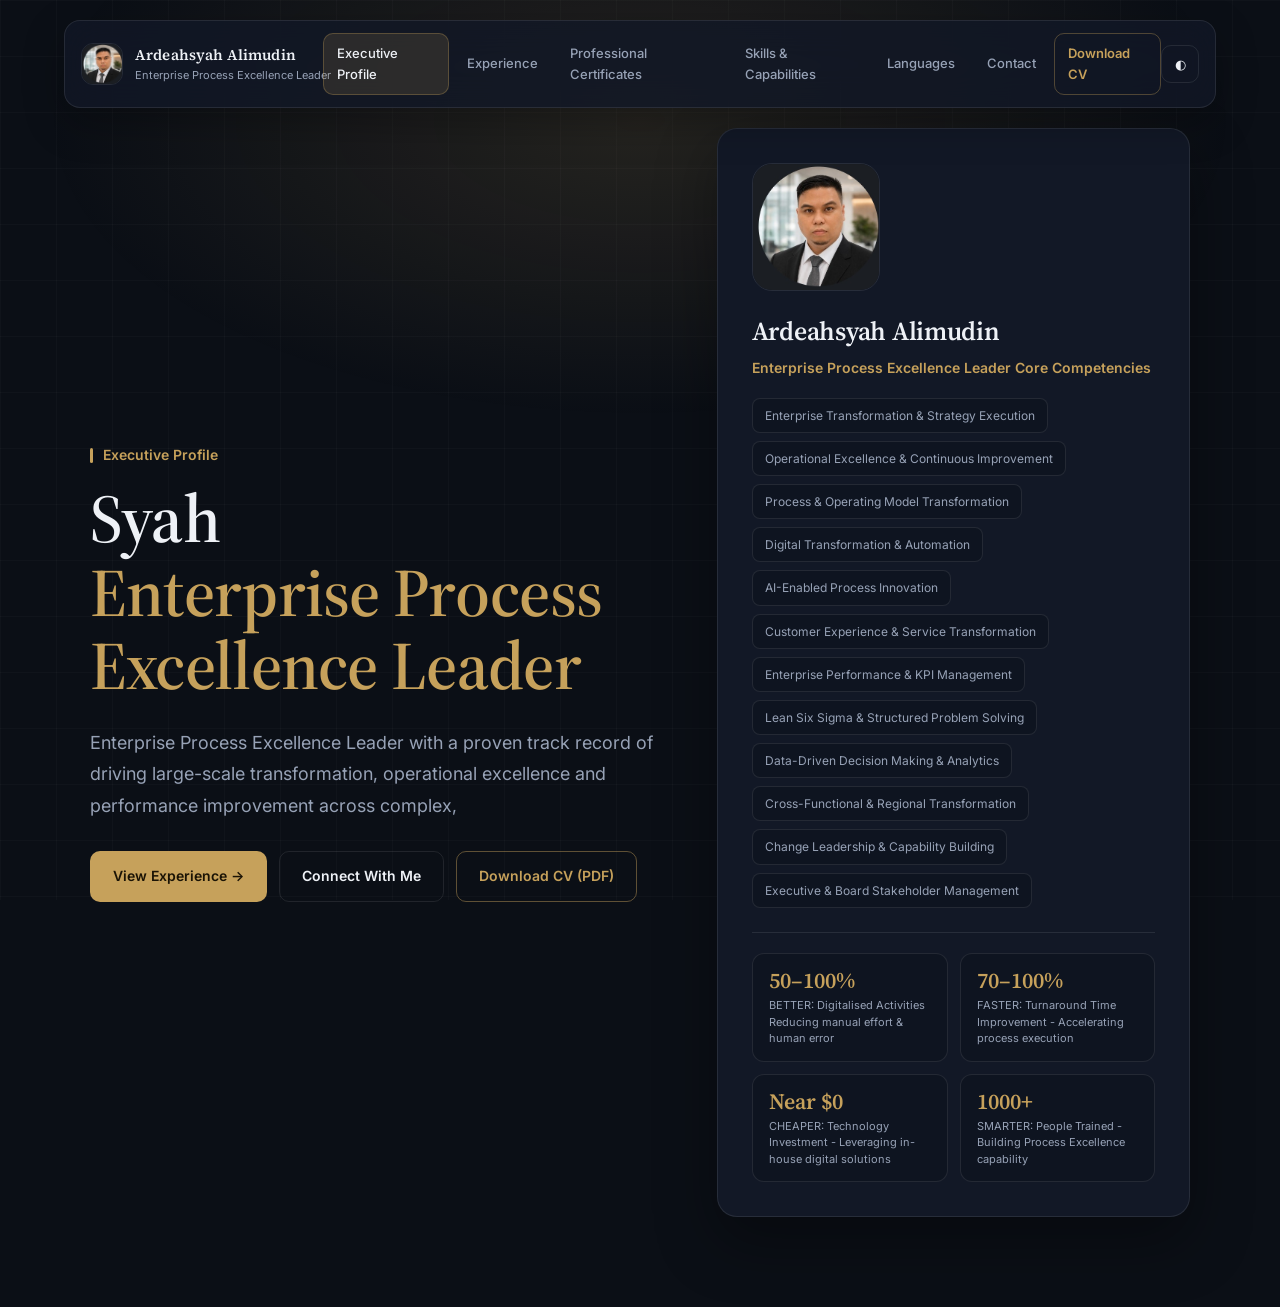
==== commit 398b4d12: "Update role tagline to include core competencies" ====
--- a/index.html
+++ b/index.html
@@ -163,7 +163,7 @@
             </h2>
 
             <p class="role-tagline">
-              Enterprise Process Excellence Leader
+              Enterprise Process Excellence Leader Core Competencies
             </p>
 
 
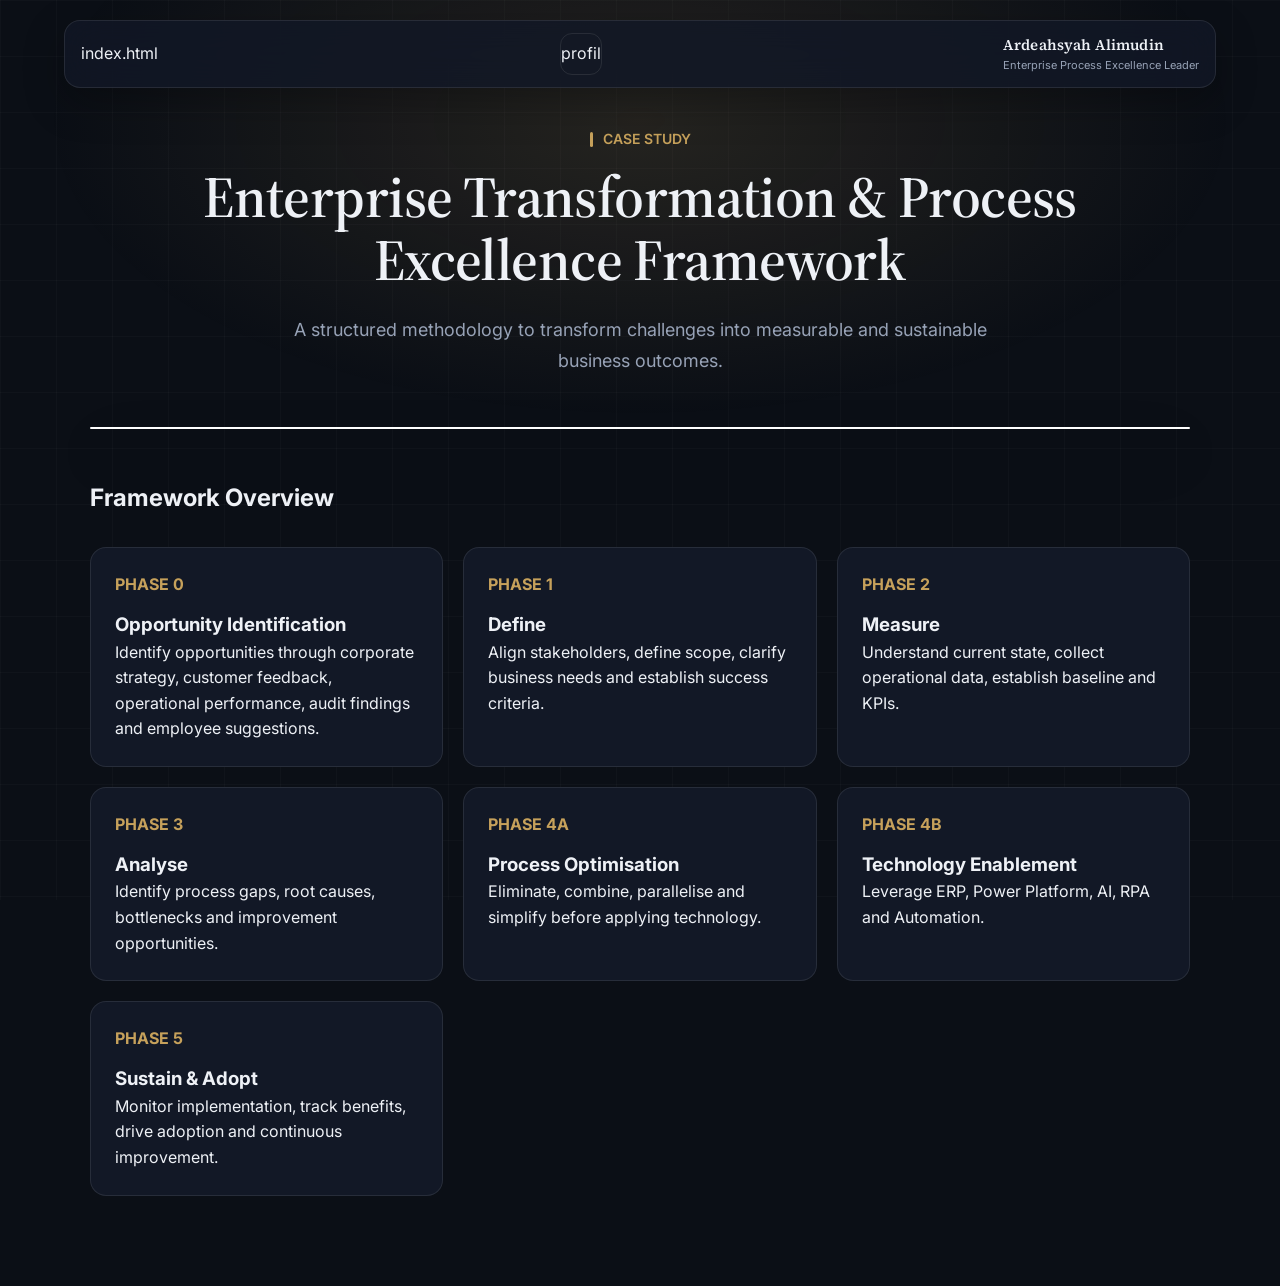
==== commit 5f70e3dc: "Update index.html" ====
--- a/index.html
+++ b/index.html
@@ -1,1567 +1,259 @@
 <!DOCTYPE html>
 <html lang="en">
+
 <head>
-  <meta charset="UTF-8" />
-  <meta name="viewport" content="width=device-width, initial-scale=1.0" />
-
-  <title>Ardeahsyah Alimudin | Enterprise Process Excellence Leader</title>
-
-  <link rel="preconnect" href="https://fonts.googleapis.com" />
-  <link rel="preconnect" href="https://fonts.gstatic.com" crossorigin />
-
-  <link
-    href="https://fonts.googleapis.com/css2?family=Inter:wght@300;400;500;600;700;800;900&family=Source+Serif+4:opsz,wght@8..60,500;8..60,600;8..60,700&display=swap"
-    rel="stylesheet"
-  />
-
-  <link rel="stylesheet" href="style.css" />
+
+<meta charset="UTF-8">
+<meta name="viewport" content="width=device-width, initial-scale=1.0">
+
+<title>
+Enterprise Transformation & Process Excellence Framework
+</title>
+
+<link rel="preconnect" href="https://fonts.googleapis.com">
+<link rel="preconnect" href="https://fonts.gstatic.com" crossorigin>
+
+<link href="https://fonts.googleapis.com/css2?family=Inter:wght@300;400;500;600;700;800;900&family=Source+Serif+4:opsz,wght@8..60,500;8..60,600;8..60,700&display=swap"
+rel="stylesheet">
+
+<link rel="stylesheet" href="style.css">
+
+<style>
+
+.framework-hero{
+    text-align:center;
+    margin-bottom:50px;
+}
+
+.framework-image{
+    width:100%;
+    background:white;
+    border-radius:20px;
+    overflow:hidden;
+    border:1px solid var(--border);
+    box-shadow:var(--shadow);
+}
+
+.framework-image img{
+    width:100%;
+    display:block;
+}
+
+.framework-content{
+    margin-top:50px;
+}
+
+.phase-grid{
+    display:grid;
+    grid-template-columns:repeat(auto-fit,minmax(280px,1fr));
+    gap:20px;
+    margin-top:30px;
+}
+
+.phase-card{
+    background:var(--surface);
+    border:1px solid var(--border);
+    border-radius:16px;
+    padding:24px;
+}
+
+.phase-title{
+    color:var(--accent);
+    font-weight:700;
+    margin-bottom:12px;
+}
+
+.back-btn{
+    margin-top:40px;
+}
+
+</style>
+
 </head>
 
 <body>
 
-  <div class="bg-grid"></div>
-
-
-  <!-- =========================================================
-       NAVIGATION
-  ========================================================== -->
-
-  <header class="nav">
-
-    <a href="#profile" class="brand" data-page="profile">
-
-      <div class="logo">
-        <img src="profile.jpg" alt="AA" />
-      </div>
-
-      <div class="brand-text">
-        <strong>Ardeahsyah Alimudin</strong>
-        <span>Enterprise Process Excellence Leader</span>
-      </div>
-
-    </a>
-
-
-    <nav class="nav-links" id="navLinks">
-
-      <a href="#profile" class="nav-link active" data-page="profile">
-        Executive Profile
-      </a>
-
-      <a href="#experience" class="nav-link" data-page="experience">
-        Experience
-      </a>
-
-      <a href="#education" class="nav-link" data-page="education">
-        Professional Certificates
-      </a>
-
-      <a href="#skills" class="nav-link" data-page="skills">
-        Skills &amp; Capabilities
-      </a>
-
-      <a href="#languages" class="nav-link" data-page="languages">
-        Languages
-      </a>
-
-      <a href="#contact" class="nav-link" data-page="contact">
-        Contact
-      </a>
-
-      <a href="Ardeahsyah_Alimudin_CV.pdf" class="nav-link nav-link-download" download>
-        Download CV
-      </a>
-
-    </nav>
-
-
-    <div class="nav-actions">
-
-      <button
-        class="icon-btn"
-        id="themeToggle"
-        title="Toggle theme"
-        aria-label="Toggle theme"
-      >
-        ◐
-      </button>
-
-      <button
-        class="icon-btn mobile-menu"
-        id="menuToggle"
-        aria-label="Open navigation menu"
-      >
-        ☰
-      </button>
-
-    </div>
-
-  </header>
-
-
-
-  <!-- =========================================================
-       EXECUTIVE PROFILE
-  ========================================================== -->
-
-  <main id="profile" class="page active">
-
-    <div class="container hero-grid">
-
-      <section class="hero-copy">
-
-        <div class="kicker">
-          Executive Profile
-        </div>
-
-        <h1>
-          Syah
-          <br />
-          <span class="gradient-text">
-            Enterprise Process Excellence Leader
-          </span>
-        </h1>
-
-        <p class="lead" id="typingText"></p>
-
-
-        <div class="hero-actions">
-
-          <a href="#experience" class="btn btn-primary">
-            View Experience →
-          </a>
-
-          <a href="#contact" class="btn btn-secondary">
-            Connect With Me
-          </a>
-
-          <a href="Ardeahsyah_Alimudin_CV.pdf" class="btn btn-outline" download>
-            Download CV (PDF)
-          </a>
-
-        </div>
-
-      </section>
-
-
-
-      <aside class="hero-panel glass">
-
-        <div class="profile-card">
-
-          <div>
-
-            <div class="profile-avatar">
-              <img
-                src="profile.jpg"
-                alt="Ardeahsyah Alimudin"
-              />
-            </div>
-
-            <h2>
-              Ardeahsyah Alimudin
-            </h2>
-
-            <p class="role-tagline">
-              Enterprise Process Excellence Leader Core Competencies
-            </p>
-
-
-            <div class="chip-row">
-
-              <a
-                class="chip"
-                href="https://drive.google.com/file/d/10OIAo4VAO_Bi3xgNOeospYAZM2tyrbo-/view?usp=sharing"
-                target="_blank"
-                rel="noopener noreferrer"
-              >
-                Enterprise Transformation &amp; Strategy Execution
-              </a>
-
-              <span class="chip">
-                Operational Excellence &amp; Continuous Improvement
-              </span>
-
-              <span class="chip">
-                Process &amp; Operating Model Transformation
-              </span>
-
-              <span class="chip">
-                Digital Transformation &amp; Automation
-              </span>
-
-              <span class="chip">
-                AI-Enabled Process Innovation
-              </span>
-
-              <span class="chip">
-                Customer Experience &amp; Service Transformation
-              </span>
-
-              <span class="chip">
-                Enterprise Performance &amp; KPI Management
-              </span>
-
-              <span class="chip">
-                Lean Six Sigma &amp; Structured Problem Solving
-              </span>
-
-              <span class="chip">
-                Data-Driven Decision Making &amp; Analytics
-              </span>
-
-              <span class="chip">
-                Cross-Functional &amp; Regional Transformation
-              </span>
-
-              <span class="chip">
-                Change Leadership &amp; Capability Building
-              </span>
-
-              <span class="chip">
-                Executive &amp; Board Stakeholder Management
-              </span>
-
-            </div>
-
-          </div>
-
-
-
-          <div class="stat-row">
-
-            <div class="floating-stat one">
-
-              <strong>50–100%</strong>
-
-              <span>
-                BETTER: Digitalised Activities
-                Reducing manual effort &amp; human error
-              </span>
-
-            </div>
-
-
-            <div class="floating-stat two">
-
-              <strong>70–100%</strong>
-
-              <span>
-                FASTER: Turnaround Time Improvement -
-                Accelerating process execution
-              </span>
-
-            </div>
-
-
-            <div class="floating-stat three">
-
-              <strong>Near $0</strong>
-
-              <span>
-                CHEAPER: Technology Investment -
-                Leveraging in-house digital solutions
-              </span>
-
-            </div>
-
-
-            <div class="floating-stat four">
-
-              <strong>1000+</strong>
-
-              <span>
-                SMARTER: People Trained -
-                Building Process Excellence capability
-              </span>
-
-            </div>
-
-          </div>
-
-        </div>
-
-      </aside>
-
-    </div>
-
-  </main>
-
-
-
-  <!-- =========================================================
-       EXPERIENCE
-  ========================================================== -->
-
-  <section id="experience" class="page">
-
-    <div class="container">
-
-      <div class="kicker">
-        Professional Experience
-      </div>
-
-      <h1 class="page-title">
-        Experience
-      </h1>
-
-      <p class="lead">
-
-        Progressive leadership experience transforming complex operations
-        through Process Excellence, Lean Six Sigma, digitalisation,
-        automation, AI and data-driven performance management across financial
-        services, e-commerce, aviation, consulting and medical device
-        manufacturing.
-
-      </p>
-
-
-      <div class="timeline">
-
-
-        <!-- CGC -->
-
-        <div class="timeline-entry">
-
-          <h3>
-            Assistant Vice President, Head of Process Excellence
-          </h3>
-
-          <h2>
-            <p>
-              <strong>
-                Credit Guarantee Corporation Malaysia (CGC)
-              </strong>
-            </p>
-          </h2>
-
-
-          <ul>
-
-            <li>
-              Lead the Process Excellence function and enterprise improvement
-              portfolio, partnering with senior leadership, business owners
-              and technology teams to translate strategic priorities into
-              process redesign, automation and measurable business benefits.
-            </li>
-
-            <li>
-              Spearhead Strategic Workforce Planning across all divisions,
-              identifying workforce optimisation opportunities while
-              establishing structured tracking of turnaround time, capacity
-              requirements and cost impact.
-            </li>
-
-            <li>
-              Lead future-state process redesign and efficiency assessments
-              for major digital transformation programmes, evaluating NVA
-              reduction, turnaround time, FTE requirements and operating cost
-              across end-to-end processes, including the Guarantee e-Management
-              System (GeMS) covering Product Evaluation, Onboarding &amp;
-              Application Evaluation, Billing, Monitoring, Claims and Recovery;
-              iGuarantee web portal serving nationwide financial institutions;
-              HR recruitment and onboarding; performance, rewards and
-              promotion; and Finance &amp; Procurement Portal transformation.
-            </li>
-
-            <li>
-              Co-developed CGC Agent-Thon 2026 in collaboration with Microsoft,
-              shaping enterprise AI use cases across customer support,
-              document validation, exception management, productivity
-              measurement, early-warning insights and automation opportunity
-              identification.
-            </li>
-
-            <li>
-              Led AI-enabled process improvement initiatives across claim
-              checklist automation, guarantee-evaluation content validation,
-              innovation proposal screening, and customer experience
-              analytics.
-            </li>
-
-            <li>
-              Led executive and divisional performance reporting, including
-              COO and Board dashboard initiatives, KPI consolidation,
-              operational analytics and enterprise performance visibility.
-            </li>
-
-            <li>
-              Built organisation-wide transformation capability, designing
-              and delivering a Process Improvement syllabus covering 20+
-              tools, methodologies and practical workshops for 150+ leaders
-              and employees, embedding continuous improvement and data-driven
-              problem solving.
-            </li>
-
-            <li>
-              Identified and championed the iGuarantee Web Portal solution to
-              address communication inefficiencies with nationwide financial
-              institutions, streamlining request submission and communication
-              between financial institutions and CGC. Reduced the ISO Survey's
-              top service issue—delayed responses to requests—from 70% in
-              2022 to below 10% in 2024, significantly improving response
-              experience and stakeholder satisfaction.
-            </li>
-
-            <li>
-              Spearheaded Operations data centralisation and performance
-              visibility, consolidating fragmented operational data and
-              reports from personal and shared folders into a centralised
-              SharePoint repository. Established an enterprise Power BI
-              dashboard providing end-to-end visibility of operational KPI
-              performance from Application &amp; Onboarding through Billing,
-              Monitoring, Claims and Recovery. Eliminated 16.9% of
-              non-value-added reporting activities and reduced manual report
-              preparation by 90%, transforming reporting into a one-time
-              Power BI template configuration with automated data refresh and
-              performance visibility, enabling more consistent KPI tracking
-              and data-driven decision-making.
-            </li>
-
-            <li>
-              Led end-to-end workflow transformation across Billing,
-              Monitoring, Claims and Recovery through the transition from a
-              legacy platform to the in-house Guarantee Core Management
-              System. Redesigned internal workflows by eliminating
-              email-based handoffs and manual maker activities, replacing
-              them with automated system workflows, preparation, computation
-              and validation. Embedded process controls and standardised
-              decision logic into the system, improving process efficiency,
-              reducing manual intervention and strengthening operational
-              accuracy and governance.
-            </li>
-
-            <li>
-              Centralised product guidelines and reference documents through
-              the iGuarantee Web Portal, replacing manual email distribution
-              by CGC Product teams with a single, controlled repository
-              accessible on demand by nationwide financial institutions.
-              Improved document accessibility strengthened information
-              consistency and reduced dependency on manual communication for
-              guideline updates.
-            </li>
-
-            <li>
-              Spearheaded reporting automation for the Collection Centre Unit
-              (CCU), transforming a manual nationwide branch data collection
-              and consolidation process using advanced Excel formulas, VBA and
-              Power BI. Reduced reporting preparation time by 98%, from 5
-              working days to approximately 5 minutes, while enabling
-              collection performance to be monitored at user level on an
-              hourly basis instead of monthly, significantly improving
-              operational visibility and management responsiveness.
-            </li>
-
-          </ul>
-
-        </div>
-
-
-
-        <!-- RHB -->
-
-        <div class="timeline-entry">
-
-          <h3>
-            Senior Manager, Operational Excellence Specialist
-          </h3>
-
-          <h2>
-            <p>
-              <strong>RHB Banking Group</strong>
-            </p>
-          </h2>
-
-
-          <ul>
-
-            <li>
-              Drove Lean transformation across branch and operational
-              functions, streamlining end-to-end process flows and
-              eliminating non-value-added activities.
-            </li>
-
-            <li>
-              Redesigned corporate loan workflows, increasing loans achieving
-              readiness for disbursement within 90 days from 70% to 85%,
-              improving service delivery and stakeholder satisfaction.
-            </li>
-
-            <li>
-              Led cross-functional teams in implementing Daily Management
-              Systems and Value Stream Management, improving quality, service
-              levels and turnaround performance.
-            </li>
-
-            <li>
-              Improved Service Request (SR) SLA fulfilment from 88% to 94%
-              across approximately 75,000 service requests per month across
-              all receiving touchpoints.
-            </li>
-
-            <li>
-              Appointed Lead for Operations High-Performance Champions,
-              driving improvements in Internal Customer Experience Survey and
-              Employee Engagement Survey.
-            </li>
-
-            <li>
-              Led strategic Kaizen initiatives and organisation-wide Lean
-              capability building, embedding structured problem-solving and
-              continuous improvement practices across all levels. Designed
-              and rolled out a comprehensive Process Improvement training
-              programme aligned with global Lean Six Sigma standards,
-              training 500+ employees and strengthening internal improvement
-              capability.
-            </li>
-
-            <li>
-              Coached senior leadership on Lean principles, customer-centric
-              transformation and change management, contributing to the
-              Customer Experience (CX) 5-Year Roadmap and leading the
-              institutionalisation of CX principles across process design and
-              customer interactions. Supported initiatives contributing to
-              Malaysia NPS ranking improvement from 4th to 3rd in 2022, with
-              best practices subsequently replicated across RHB Singapore and
-              Cambodia.
-            </li>
-
-            <li>
-              Applied Design Thinking to improve customer experience for
-              Premier Relationship Managers and their clients, developing a
-              prototype application to streamline communication and enhance
-              relationship management.
-            </li>
-
-          </ul>
-
-        </div>
-
-
-
-        <!-- ZALORA -->
-
-        <div class="timeline-entry">
-
-          <h3>
-            Head of Warehouse Process Improvement &amp; Operational Excellence
-          </h3>
-
-          <h2>
-            <p>
-              <strong>ZALORA Group</strong>
-            </p>
-          </h2>
-
-          <em>
-            <p>
-              Covering Process Excellence, Data Science &amp; Analytics,
-              Quality Control &amp; Assurance, SOP Governance, Facilities and
-              Graduate Trainee Development
-            </p>
-          </em>
-
-
-          <ul>
-
-            <li>
-              Established a Lean Champion Programme across ZALORA, identifying
-              and developing change agents across departments, training them
-              in Lean Six Sigma tools and methodologies, and coaching them to
-              lead Quality Control Circle teams. Launched a Process
-              Improvement Suggestion System that generated 447 improvement
-              ideas annually from 250+ employees, strengthening employee-led
-              continuous improvement and operational problem-solving.
-            </li>
-
-            <li>
-              Transformed daily Obeya meetings into a real-time, data-driven
-              performance management system, replacing manual and siloed
-              whiteboard updates with centralised departmental metrics using
-              Google Sheets query functions. Developed an interactive
-              performance dashboard with automated visual alerts for
-              underperformance, reducing meeting time while improving
-              management focus, accountability and visibility. Recognised for
-              the impact and subsequently entrusted with warehouse-wide data
-              analytics leadership, later migrating the solution to Tableau
-              for greater scalability and visualisation.
-            </li>
-
-            <li>
-              Led end-to-end process and quality governance for ZALORA
-              Warehouse, establishing sustainable frameworks to drive
-              operational consistency, standardisation and continuous
-              improvement. Introduced a centralised Standard Work Repository
-              for SOP governance and accessibility and designed an internal
-              audit framework modelled on ISO 9001 principles to strengthen
-              process compliance, quality discipline and accountability.
-            </li>
-
-            <li>
-              Led cross-country process standardisation across ZALORA
-              warehouses in Malaysia, Indonesia and the Philippines,
-              harmonising best practices, eliminating process redundancies
-              and improving operational consistency and cross-border
-              efficiency.
-            </li>
-
-            <li>
-              Pioneered the rollout of the Go See Think Do (GSTD) methodology
-              across ZALORA warehouses in Malaysia, Indonesia and the
-              Philippines, institutionalising structured problem-solving and
-              continuous improvement practices across regional operations.
-            </li>
-
-          </ul>
-
-        </div>
-
-
-
-        <!-- SMART GLOVE GROUP -->
-
-        <div class="timeline-entry">
-
-          <h3>
-            Lean Six Sigma Group Technical Engineer Head of Department
-          </h3>
-
-          <h2>
-            <p>
-              <strong>Smart Glove Group of Company</strong>
-            </p>
-          </h2>
-
-          <em>
-            <p>
-              1 Factory in Medan, Indonesia &amp; 5 Factories in Selangor,
-              Malaysia
-            </p>
-          </em>
-
-
-          <ul>
-
-            <li>
-              Led operational excellence across Production Quality,
-              On-Time-In-Full (OTIF) delivery, Raw Material Just-In-Time (JIT),
-              Cost of Poor Quality (COPQ), Total Productive Maintenance (TPM),
-              GMP, 5S and Safety, aligning manufacturing performance with
-              Lean Six Sigma objectives.
-            </li>
-
-            <li>
-              Led the automation of production monitoring and control through
-              PLC and SCADA integration, reducing defects per million from
-              20,000 to consistently below 500 and significantly improving
-              production quality. Established a “Do It Right First Time”
-              culture that enabled the implementation of the Dip Strip Pack
-              concept while reducing reliance on excessive quality inspection.
-            </li>
-
-            <li>
-              Implemented Statistical Process Control (SPC) and automated
-              process monitoring through SCADA and PLC systems, strengthening
-              real-time control of critical manufacturing parameters and
-              reducing process variation by more than 95%. Improved product
-              consistency while strengthening compliance with company,
-              customer and regulatory requirements.
-            </li>
-
-            <li>
-              Led Lean waste elimination initiatives using Gemba walks and
-              Seven Wastes analysis, systematically identifying and
-              eliminating non-value-added activities across manufacturing
-              operations.
-            </li>
-
-            <li>
-              Designed and deployed a specialised A3 problem-solving framework
-              for 24/7 medical device glove manufacturing operations,
-              providing factory managers and frontline teams with a
-              structured visual management system to identify, prioritise and
-              resolve operational issues. Improved issue visibility,
-              accountability and resolution speed across factory operations.
-            </li>
-
-            <li>
-              Led structured quality problem-solving through FMEA and 8D
-              methodologies, proactively addressing critical quality issues
-              and customer complaints through systematic root-cause analysis,
-              containment and corrective action. Improved product reliability
-              and reduced recurrence of quality issues and customer complaints.
-            </li>
-
-          </ul>
-
-        </div>
-
-
-
-        <!-- GE -->
-
-        <div class="timeline-entry">
-
-          <h3>
-            Lean Six Sigma &amp; Compliance Quality Engineer
-          </h3>
-
-          <h2>
-            <p>
-              <strong>
-                General Electric Aerospace Engine Service Malaysia (GEESM)
-              </strong>
-            </p>
-          </h2>
-
-
-          <ul>
-
-            <li>
-              Conducted internal quality audits and compliance assessments
-              against global aviation airworthiness requirements and GE
-              quality procedures, documenting findings and process adherence
-              to maintain regulatory and customer audit readiness.
-            </li>
-
-            <li>
-              Led Lean-based defect investigation and root-cause elimination,
-              applying RCA, Poka-Yoke and GE's 4-Blocker problem-solving
-              methodology to identify systemic manufacturing weaknesses,
-              reduce recurring defects and establish sustainable
-              error-proofing controls.
-            </li>
-
-            <li>
-              Deployed the GE Aviation Production System (GEAPS) across
-              Business Control, Plant Control and Cell Control levels,
-              establishing a multi-tier performance management system that
-              strengthened operational transparency, data-driven
-              decision-making and escalation of production issues,
-              contributing to reduced line downtime.
-            </li>
-
-            <li>
-              Established the Standard Operation Quality Control (SOQC)
-              system, integrating GE Beliefs, visual management and real-time
-              performance metrics into a centralised dashboard. Enabled
-              shop-floor teams to monitor live operational performance and
-              respond rapidly to emerging issues, strengthening ownership and
-              accountability.
-            </li>
-
-            <li>
-              Designed and launched the digital “Engine of Quality” dashboard
-              as a Plant Control Centre, consolidating real-time Productivity,
-              Quality and Safety metrics with drill-down visibility to Cell
-              Control performance. Enabled operational leaders to identify
-              deviations and take immediate corrective action using live data.
-            </li>
-
-            <li>
-              Coordinated structured Management Walk-Arounds (MWA) across
-              People, Process and Technology dimensions, identifying
-              improvement opportunities and strengthening frontline
-              engagement in continuous improvement.
-            </li>
-
-          </ul>
-
-        </div>
-
-
-
-        <!-- MBIZM -->
-
-        <div class="timeline-entry">
-
-          <h3>
-            Lean Six Sigma Consultant &amp; Technical Specialist
-          </h3>
-
-          <h2>
-            <p>
-              <strong>
-                Meridian Biz Management (MBizM)
-              </strong>
-            </p>
-          </h2>
-
-
-          <ul>
-
-            <li>
-              Consulted with Project Owners, Process Owners and Operations
-              teams to establish performance targets, identify improvement
-              opportunities and deliver Lean Six Sigma initiatives aligned
-              with business KPIs and operational priorities.
-            </li>
-
-            <li>
-              Delivered Lean Six Sigma training and implementation programmes,
-              coaching client teams on DMAIC and core Lean Six Sigma tools and
-              using practical Quality, Cost and Speed simulations to
-              demonstrate the business impact of structured process
-              improvement.
-            </li>
-
-            <li>
-              Conducted stakeholder interviews, data gathering and process
-              analysis to identify performance gaps, evaluate root causes and
-              translate operational findings into actionable improvement
-              recommendations.
-            </li>
-
-            <li>
-              Developed and supported implementation of process improvement
-              recommendations, including redesigned procedures, forms and
-              reports. Facilitated employee training and follow-up reviews to
-              assess adoption and effectiveness of implemented changes.
-            </li>
-
-          </ul>
-
-        </div>
-
-
-
-        <!-- SMART GLOVE -->
-
-        <div class="timeline-entry">
-
-          <h3>
-            Process &amp; Quality Engineer
-          </h3>
-
-          <h2>
-            <p>
-              <strong>
-                Smart Glove Corporation
-              </strong>
-            </p>
-          </h2>
-
-
-          <ul>
-
-            <li>
-              Led manufacturing engineering and operational improvement
-              activities across the organisation, providing functional
-              leadership to 22 engineers through indirect reporting and
-              partnering with Operations leadership to improve productivity,
-              quality and cost performance.
-            </li>
-
-            <li>
-              Drove Lean and Six Sigma initiatives to optimise manufacturing
-              processes and reduce operating costs, applying process
-              analysis, statistical methods and root-cause problem solving to
-              improve product quality and operational efficiency.
-            </li>
-
-            <li>
-              Led investigation and resolution of quality complaints,
-              non-conformities and product failures, applying structured
-              root-cause analysis and corrective action to prevent recurrence
-              and strengthen product reliability.
-            </li>
-
-            <li>
-              Led critical-factor data analysis and statistical problem
-              solving, identifying key process drivers and failure modes to
-              support evidence-based manufacturing decisions and process
-              optimisation.
-            </li>
-
-            <li>
-              Established operating specifications and measurement
-              requirements for new products and raw materials, ensuring
-              effective process controls and measurement-system capability
-              throughout product introduction and manufacturing.
-            </li>
-
-            <li>
-              Supported ISO 13485 and GMP compliance as an internal auditor,
-              conducting cross-functional audits, addressing NCR/CAR findings
-              and supporting corrective actions arising from TÜV audits.
-            </li>
-
-            <li>
-              Led continuous improvement capability building across the
-              manufacturing organisation, delivering training in OEE, SPC,
-              5S, Lean Six Sigma and GMP to operators, supervisors, executives
-              and managers.
-            </li>
-
-          </ul>
-
-        </div>
-
-      </div>
-
-    </div>
-
-  </section>
-
-
-
-  <!-- =========================================================
-       EDUCATION & CERTIFICATES
-  ========================================================== -->
-
-  <section id="education" class="page">
-
-    <div class="container">
-
-      <div class="kicker">
-        Academic &amp; Professional Development
-      </div>
-
-      <h1 class="page-title">
-        Education &amp; Certificates
-      </h1>
-
-
-      <div class="grid-2">
-
-
-        <!-- EDUCATION -->
-
-        <div class="card">
-
-          <div class="icon">
-            <span class="icon-mark">ED</span>
-          </div>
-
-          <h3>
-            Education
-          </h3>
-
-          <p>
-            Bachelor of Chemical Engineering
-          </p>
-
-          <p>
-            Universiti Putra Malaysia (2006 – 2010)
-          </p>
-
-
-          <ul>
-
-            <li>
-              College Vice President | Universiti Putra Malaysia
-            </li>
-
-            <li>
-              Director: 25th College Leadership Camp |
-              Universiti Putra Malaysia
-            </li>
-
-            <li>
-              Head of Protocol in College Academic Event |
-              Universiti Putra Malaysia
-            </li>
-
-            <li>
-              Protocol &amp; Ceremony Unit in National Chemical Engineering
-              Symposium | Universiti Putra Malaysia in collaboration with IChemE
-            </li>
-
-            <li>
-              Representative for State Level Student Leadership |
-              National Productivity Corporation (NPC)
-            </li>
-
-            <li>
-              Representative for State Advanced Level Student Leadership |
-              National Productivity Corporation (NPC)
-            </li>
-
-          </ul>
-
-        </div>
-
-
-
-        <!-- PROFESSIONAL CERTIFICATIONS -->
-
-        <div class="card">
-
-          <div class="icon">
-            <span class="icon-mark">CT</span>
-          </div>
-
-          <h3>
-            Professional Certifications
-          </h3>
-
-
-          <ul>
-
-            <li>
-              Talent Development Programme (VPs &amp; AVPs) | Learning Edge
-            </li>
-
-            <li>
-              Six Sigma Black Belt | BSI Services
-            </li>
-
-            <li>
-              Six Sigma Black Belt | ProQual Training
-            </li>
-
-            <li>
-              Power BI Data Analytics | TED Learning
-            </li>
-
-            <li>
-              Agile, Design Thinking, Data Analytic | Human Inc, RHB
-            </li>
-
-            <li>
-              Train the Trainers | HRD Corp
-            </li>
-
-            <li>
-              Medical Device Process Validation | TUV SUD PSB (Malaysia) Sdn Bhd
-            </li>
-
-            <li>
-              AS9110 Quality Management System | Neville Clarke
-            </li>
-
-            <li>
-              Root Cause Analysis | Neville Clarke
-            </li>
-
-            <li>
-              Lean Six Sigma Champion Master Class |
-              Expitries Worldwide Sdn Bhd
-            </li>
-
-            <li>
-              Problem Solving Through 7QC Tools | ProQual Training
-            </li>
-
-            <li>
-              Statistical Process Control | ProQual Training
-            </li>
-
-            <li>
-              ARMY Young Lieutenant | Ministry of Defence
-            </li>
-
-          </ul>
-
-        </div>
-
-      </div>
-
-    </div>
-
-  </section>
-
-
-
-  <!-- =========================================================
-       SKILLS & CAPABILITIES
-  ========================================================== -->
-
-  <section id="skills" class="page">
-
-    <div class="container">
-
-      <div class="kicker">
-        Applied Skills &amp; Tools
-      </div>
-
-      <h1 class="page-title">
-        Skills &amp; Capabilities
-      </h1>
-
-      <p class="lead">
-
-        Skills and tools drawn from across the professional experience above —
-        digital &amp; analytics tools, process &amp; quality methods, and
-        leadership and transformation capabilities.
-
-      </p>
-
-
-      <div class="grid-3">
-
-
-        <!-- LEADERSHIP -->
-
-        <div class="card">
-
-          <div class="icon">
-            <span class="icon-mark">LD</span>
-          </div>
-
-          <h3>
-            Leadership Capabilities
-          </h3>
-
-
-          <ul>
-
-            <li>
-              <strong>Situational Leadership</strong> |
-              Adapt leadership and coaching approaches across senior leaders,
-              business owners, technology teams and frontline employees based
-              on stakeholder needs and transformation context.
-            </li>
-
-            <li>
-              <strong>Adaptive &amp; Flexible Leadership</strong> |
-              Evolved from Lean and Operational Excellence into digital
-              transformation, AI-enabled improvement and Strategic Workforce
-              Planning.
-            </li>
-
-            <li>
-              <strong>Change Leadership</strong> |
-              Led major workflow transformations, replacing manual and
-              email-based activities with automated workflows, controls and
-              standardised decision logic.
-            </li>
-
-            <li>
-              <strong>Strategic Leadership</strong> |
-              Translate organisational priorities into enterprise Process
-              Excellence, workforce optimisation, process redesign and
-              measurable business outcomes.
-            </li>
-
-            <li>
-              <strong>Coaching &amp; Capability Development</strong> |
-              Built improvement capability through training and coaching,
-              including 20+ Process Improvement tools for 150+ employees at
-              CGC and 500+ employees at RHB.
-            </li>
-
-            <li>
-              <strong>Data-Driven Leadership</strong> |
-              Use operational analytics, KPI dashboards and performance
-              management to strengthen management decision-making.
-            </li>
-
-            <li>
-              <strong>Continuous Improvement Leadership</strong> |
-              Establish Lean and employee-driven improvement programmes that
-              embed continuous improvement into daily operations.
-            </li>
-
-            <li>
-              <strong>Customer-Centric Leadership</strong> |
-              Lead improvements focused on customer experience, including
-              iGuarantee, contributing to delayed-response issues reducing
-              from 70% to below 10%.
-            </li>
-
-            <li>
-              <strong>Innovation Leadership</strong> |
-              Co-developed CGC Agent-Thon 2026 with Microsoft and drove
-              AI-enabled process improvement initiatives.
-            </li>
-
-          </ul>
-
-        </div>
-
-
-
-        <!-- PROBLEM SOLVING -->
-
-        <div class="card">
-
-          <div class="icon">
-            <span class="icon-mark">PS</span>
-          </div>
-
-          <h3>
-            Problem Solving Skills
-          </h3>
-
-
-          <ul>
-
-            <li>
-              <strong>Lean Six Sigma / DMAIC</strong> |
-              Led enterprise and functional improvement programmes across
-              CGC, RHB, ZALORA, manufacturing and consulting environments;
-              trained 500+ employees at RHB and 150+ leaders and employees
-              at CGC.
-            </li>
-
-            <li>
-              <strong>Value Stream Management / Process Mapping</strong> |
-              Led cross-functional implementation at RHB to improve service
-              flow, SLA performance and operational visibility across
-              approximately 75,000 service requests per month.
-            </li>
-
-            <li>
-              <strong>SPC / Statistical Analysis / Minitab</strong> |
-              Applied statistical analysis, regression and SPC to
-              manufacturing processes; reduced process variation by more than
-              95% through automated process monitoring and control.
-            </li>
-
-            <li>
-              <strong>Gemba / Seven Wastes</strong> |
-              Applied shop-floor observation and waste analysis across
-              manufacturing operations to identify and eliminate
-              non-value-added activities.
-            </li>
-
-            <li>
-              <strong>A3 Problem Solving</strong> |
-              Designed and deployed a specialised A3 framework for 24/7
-              medical-device glove manufacturing, strengthening issue
-              visibility, accountability and structured problem resolution.
-            </li>
-
-            <li>
-              <strong>FMEA / 8D / RCA</strong> |
-              Led structured quality problem-solving for critical quality
-              issues and customer complaints, applying FMEA, 8D, root-cause
-              analysis, containment and corrective action to reduce
-              recurrence and strengthen process and product reliability.
-            </li>
-
-            <li>
-              <strong>Poka-Yoke</strong> |
-              Applied error-proofing principles at GE Aviation to address
-              systemic manufacturing weaknesses and reduce recurring defects.
-            </li>
-
-            <li>
-              <strong>5S / OEE</strong> |
-              Applied Lean manufacturing and operational excellence practices
-              across medical-device manufacturing to improve productivity,
-              quality, equipment performance and workplace discipline.
-            </li>
-
-            <li>
-              <strong>Design Thinking</strong> |
-              Applied customer-centric design methods at RHB to develop a
-              prototype application for Premier Relationship Managers and
-              their clients, improving communication and relationship
-              management.
-            </li>
-
-            <li>
-              <strong>Agile</strong> |
-              Applied Agile delivery principles, project tracking and
-              cross-functional collaboration within digital transformation
-              programmes including Guarantee eManagement System and
-              iGuarantee web portal.
-            </li>
-
-          </ul>
-
-        </div>
-
-
-
-        <!-- TECHNOLOGY -->
-
-        <div class="card">
-
-          <div class="icon">
-            <span class="icon-mark">TS</span>
-          </div>
-
-          <h3>
-            Technology Skills
-          </h3>
-
-
-          <ul>
-
-            <li>
-              <strong>AI &amp; Microsoft Copilot Studio</strong> |
-              Developed AI agents for document evaluation and processing;
-              led AI-enabled process improvement initiatives across claim
-              checklist automation, guarantee-evaluation validation,
-              innovation proposal screening and customer experience
-              analytics.
-            </li>
-
-            <li>
-              <strong>Power BI</strong> |
-              Developed enterprise operational dashboards covering
-              Application &amp; Onboarding through Billing, Monitoring,
-              Claims and Recovery; reduced manual reporting preparation by
-              90% and eliminated 16.9% of non-value-added reporting
-              activities.
-            </li>
-
-            <li>
-              <strong>Power Automate &amp; Microsoft Forms</strong> |
-              Designed digital forms, automated workflows and centralised
-              data collection, including the Climate Change &amp;
-              Principle-based Taxonomy (CCPT) solution deployed across
-              nationwide branches with automated consolidation and rating.
-            </li>
-
-            <li>
-              <strong>Power Apps</strong> |
-              Developed self-service applications supporting Strategic
-              Workforce Planning, enabling users to update and monitor
-              initiative performance.
-            </li>
-
-            <li>
-              <strong>Excel, VBA &amp; Power Query</strong> |
-              Automated high-volume reporting and data consolidation;
-              reduced Collection Centre Unit reporting preparation from
-              5 working days to approximately 5 minutes. Automated workforce
-              man-hour analysis and communication/response consolidation for
-              500+ recipients, significantly reducing manual data collection
-              and consolidation effort.
-            </li>
-
-            <li>
-              <strong>Google Sheets</strong> |
-              Applied QUERY and IMPORTRANGE functions to centralise warehouse
-              KPIs covering Inbound, Outbound, Inventory, Logistics, QC and QA
-              across regional operations.
-            </li>
-
-            <li>
-              <strong>Jira / Atlassian</strong> |
-              Applied Agile project management and delivery tracking across
-              digital transformation initiatives, including G-Core
-              transformation projects.
-            </li>
-
-          </ul>
-
-        </div>
-
-      </div>
-
-    </div>
-
-  </section>
-
-
-
-  <!-- =========================================================
-       LANGUAGES
-  ========================================================== -->
-
-  <section id="languages" class="page">
-
-    <div class="container">
-
-      <div class="kicker">
-        Multilingual Communication
-      </div>
-
-      <h1 class="page-title">
-        Languages
-      </h1>
-
-
-      <div class="grid-3">
-
-
-        <div class="card">
-
-          <h3>
-            English
-          </h3>
-
-          <p class="lead">
-            Professional working proficiency. Experienced in developing
-            training materials, policies, memoranda, Standard Operating
-            Procedures (SOPs) and Work Instructions, and delivering
-            professional training across multiple industries.
-          </p>
-
-        </div>
-
-
-
-        <div class="card">
-
-          <h3>
-            Malay
-          </h3>
-
-          <p class="lead">
-            Professional working proficiency. Experienced in developing
-            training materials and delivering training programmes in Bahasa
-            Melayu, including 5S training for Majlis Perbandaran.
-          </p>
-
-        </div>
-
-
-
-        <div class="card">
-
-          <h3>
-            Chinese
-          </h3>
-
-          <p class="lead">
-            Professional working proficiency; able to speak and read Mandarin,
-            with experience delivering training and facilitating technical and
-            operational communication with suppliers from China.
-          </p>
-
-        </div>
-
-      </div>
-
-    </div>
-
-  </section>
-
-
-
-  <!-- =========================================================
-       CONTACT
-  ========================================================== -->
-
-  <section id="contact" class="page">
-
-    <div class="container">
-
-      <div class="kicker">
-        Let's Connect
-      </div>
-
-      <h1 class="page-title">
-        Contact
-      </h1>
-
-      <p class="lead">
-
-        Available for professional networking, transformation discussions,
-        process excellence collaboration and AI-enabled improvement
-        conversations.
-
-      </p>
-
-
-      <div class="contact-layout">
-
-
-        <div class="contact-card glass">
-
-          <h3>
-            Ardeahsyah Alimudin
-          </h3>
-
-          <p style="color:var(--muted);line-height:1.7;margin-top:12px;">
-
-            No 12, Jalan Jambu 5/KU10,
-            <br />
-
-            Taman Meru Permai,
-            <br />
-
-            42200, Kapar, Selangor, Malaysia
-
-          </p>
-
-
-          <div class="contact-list">
-
-            <div class="contact-item">
-              📧 ardeahsyah@gmail.com
-            </div>
-
-            <div class="contact-item">
-              📱 +6017 258 1475
-            </div>
-
-            <div class="contact-item">
-              🔗 LinkedIn: www.linkedin.com/in/ardeahsyah
-            </div>
-
-          </div>
-
-        </div>
-
-
-
-        <form
-          class="contact-card glass"
-          onsubmit="sendMessage(event)"
-        >
-
-          <h3>
-            Send a Message
-          </h3>
-
-          <p style="color:var(--muted);margin:12px 0 24px;">
-
-            This form opens your email app with the message prepared.
-
-          </p>
-
-
-          <input
-            class="input"
-            id="name"
-            placeholder="Your name"
-            required
-          />
-
-
-          <input
-            class="input"
-            id="email"
-            type="email"
-            placeholder="Your email"
-            required
-          />
-
-
-          <textarea
-            id="message"
-            placeholder="Your message"
-            required
-          ></textarea>
-
-
-          <button
-            class="btn btn-primary"
-            type="submit"
-          >
-            Prepare Email →
-          </button>
-
-        </form>
-
-      </div>
-
-
-      <p class="footer-note">
-
-        © 2026 Ardeahsyah Alimudin.
-        Built as an executive transformation profile website.
-
-      </p>
-
-    </div>
-
-  </section>
-
-
-
-  <!-- =========================================================
-       JAVASCRIPT
-  ========================================================== -->
-
-  <script src="script.js"></script>
+<div class="bg-grid"></div>
+
+<header class="nav">
+
+index.html
+
+<div class="logo">
+profile.jpg
+</div>
+
+<div class="brand-text">
+<strong>Ardeahsyah Alimudin</strong>
+<span>Enterprise Process Excellence Leader</span>
+</div>
+
+</a>
+
+</header>
+
+<section class="page active">
+
+<div class="container">
+
+<div class="framework-hero">
+
+<div class="kicker">
+CASE STUDY
+</div>
+
+<h1 class="page-title">
+Enterprise Transformation &
+Process Excellence Framework
+</h1>
+
+<p class="lead" style="margin:auto">
+A structured methodology to transform challenges into measurable and sustainable business outcomes.
+</p>
+
+</div>
+
+<div class="framework-image">
+
+<img"
+     alt="Enterprise Transformation Framework">
+
+</div>
+
+<div class="framework-content">
+
+<h2 style="margin-bottom:20px;">
+Framework Overview
+</h2>
+
+<div class="phase-grid">
+
+<div class="phase-card">
+<div class="phase-title">
+PHASE 0
+</div>
+
+<h3>
+Opportunity Identification
+</h3>
+
+<p>
+Identify opportunities through corporate strategy,
+customer feedback, operational performance,
+audit findings and employee suggestions.
+</p>
+</div>
+
+<div class="phase-card">
+<div class="phase-title">
+PHASE 1
+</div>
+
+<h3>
+Define
+</h3>
+
+<p>
+Align stakeholders, define scope,
+clarify business needs and establish
+success criteria.
+</p>
+</div>
+
+<div class="phase-card">
+<div class="phase-title">
+PHASE 2
+</div>
+
+<h3>
+Measure
+</h3>
+
+<p>
+Understand current state,
+collect operational data,
+establish baseline and KPIs.
+</p>
+</div>
+
+<div class="phase-card">
+<div class="phase-title">
+PHASE 3
+</div>
+
+<h3>
+Analyse
+</h3>
+
+<p>
+Identify process gaps,
+root causes, bottlenecks
+and improvement opportunities.
+</p>
+</div>
+
+<div class="phase-card">
+<div class="phase-title">
+PHASE 4A
+</div>
+
+<h3>
+Process Optimisation
+</h3>
+
+<p>
+Eliminate, combine,
+parallelise and simplify
+before applying technology.
+</p>
+</div>
+
+<div class="phase-card">
+<div class="phase-title">
+PHASE 4B
+</div>
+
+<h3>
+Technology Enablement
+</h3>
+
+<p>
+Leverage ERP,
+Power Platform,
+AI, RPA and Automation.
+</p>
+</div>
+
+<div class="phase-card">
+<div class="phase-title">
+PHASE 5
+</div>
+
+<h3>
+Sustain & Adopt
+</h3>
+
+<p>
+Monitor implementation,
+track benefits,
+drive adoption and
+continuous improvement.
+</p>
+</div>
+
+</div>
+
+<a href="index.html#experience"
+   classnce
+
+</a>
+
+</div>
+
+</div>
+
+</section>
 
 </body>
+
 </html>
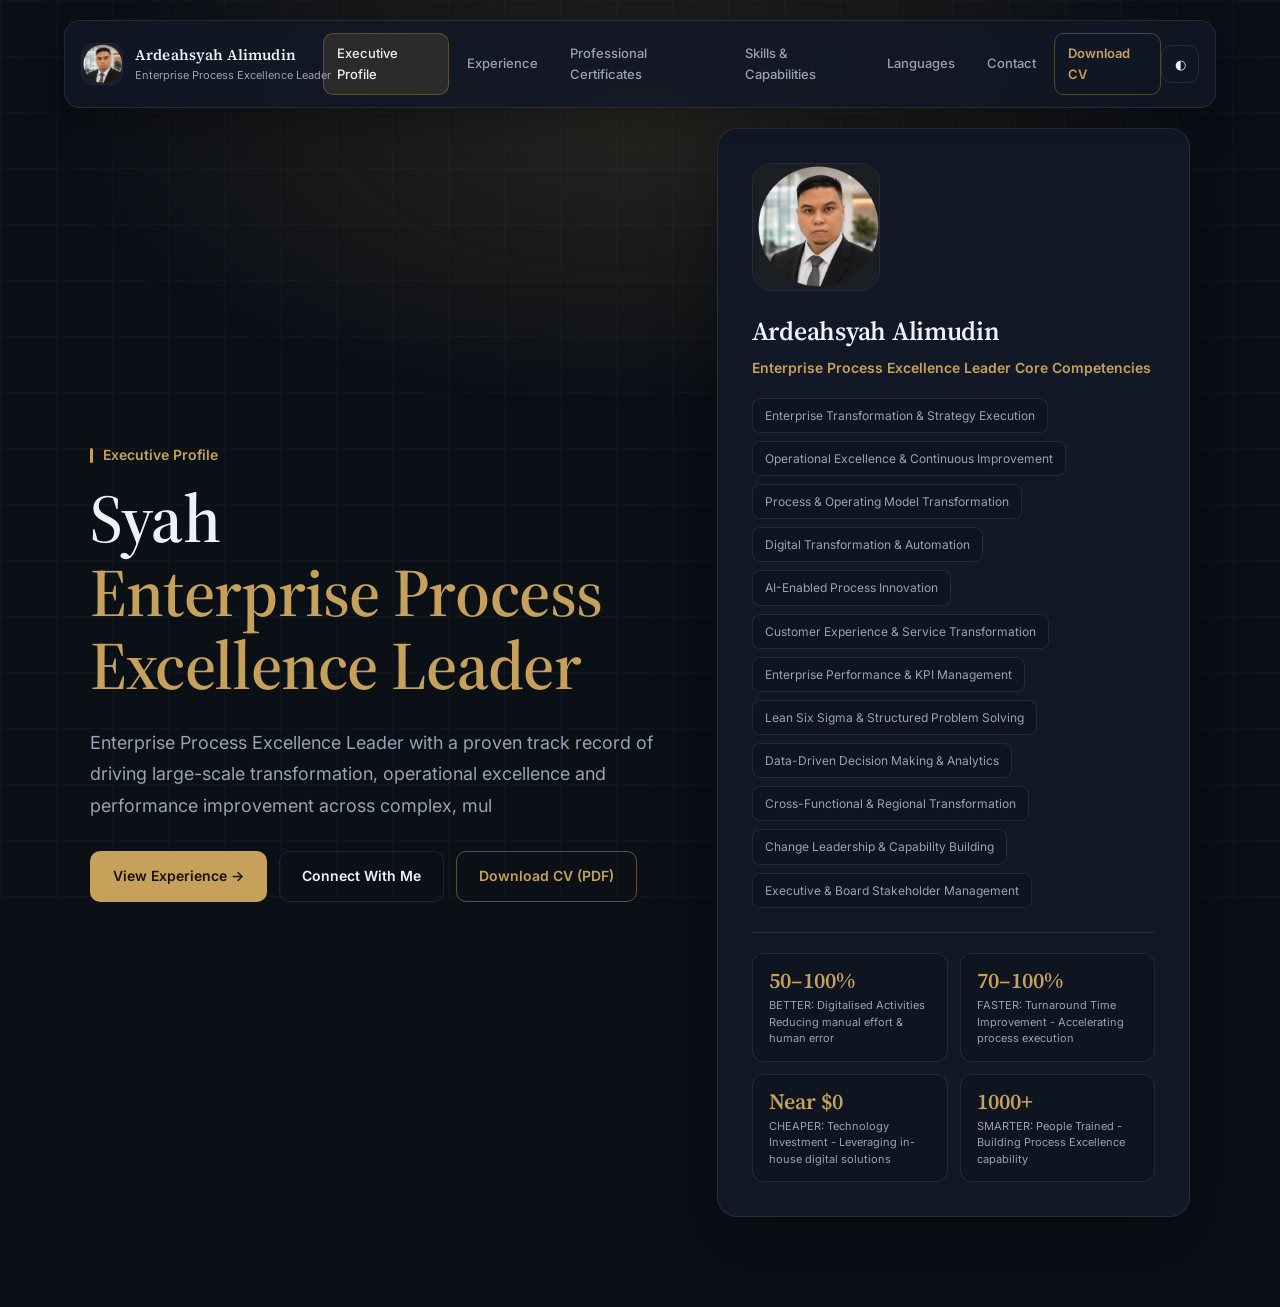
==== commit a8562742: "Update index.html" ====
--- a/index.html
+++ b/index.html
@@ -1,259 +1,1567 @@
 <!DOCTYPE html>
 <html lang="en">
-
 <head>
-
-<meta charset="UTF-8">
-<meta name="viewport" content="width=device-width, initial-scale=1.0">
-
-<title>
-Enterprise Transformation & Process Excellence Framework
-</title>
-
-<link rel="preconnect" href="https://fonts.googleapis.com">
-<link rel="preconnect" href="https://fonts.gstatic.com" crossorigin>
-
-<link href="https://fonts.googleapis.com/css2?family=Inter:wght@300;400;500;600;700;800;900&family=Source+Serif+4:opsz,wght@8..60,500;8..60,600;8..60,700&display=swap"
-rel="stylesheet">
-
-<link rel="stylesheet" href="style.css">
-
-<style>
-
-.framework-hero{
-    text-align:center;
-    margin-bottom:50px;
-}
-
-.framework-image{
-    width:100%;
-    background:white;
-    border-radius:20px;
-    overflow:hidden;
-    border:1px solid var(--border);
-    box-shadow:var(--shadow);
-}
-
-.framework-image img{
-    width:100%;
-    display:block;
-}
-
-.framework-content{
-    margin-top:50px;
-}
-
-.phase-grid{
-    display:grid;
-    grid-template-columns:repeat(auto-fit,minmax(280px,1fr));
-    gap:20px;
-    margin-top:30px;
-}
-
-.phase-card{
-    background:var(--surface);
-    border:1px solid var(--border);
-    border-radius:16px;
-    padding:24px;
-}
-
-.phase-title{
-    color:var(--accent);
-    font-weight:700;
-    margin-bottom:12px;
-}
-
-.back-btn{
-    margin-top:40px;
-}
-
-</style>
-
+  <meta charset="UTF-8" />
+  <meta name="viewport" content="width=device-width, initial-scale=1.0" />
+
+  <title>Ardeahsyah Alimudin | Enterprise Process Excellence Leader</title>
+
+  <link rel="preconnect" href="https://fonts.googleapis.com" />
+  <link rel="preconnect" href="https://fonts.gstatic.com" crossorigin />
+
+  <link
+    href="https://fonts.googleapis.com/css2?family=Inter:wght@300;400;500;600;700;800;900&family=Source+Serif+4:opsz,wght@8..60,500;8..60,600;8..60,700&display=swap"
+    rel="stylesheet"
+  />
+
+  <link rel="stylesheet" href="style.css" />
 </head>
 
 <body>
 
-<div class="bg-grid"></div>
-
-<header class="nav">
-
-index.html
-
-<div class="logo">
-profile.jpg
-</div>
-
-<div class="brand-text">
-<strong>Ardeahsyah Alimudin</strong>
-<span>Enterprise Process Excellence Leader</span>
-</div>
-
-</a>
-
-</header>
-
-<section class="page active">
-
-<div class="container">
-
-<div class="framework-hero">
-
-<div class="kicker">
-CASE STUDY
-</div>
-
-<h1 class="page-title">
-Enterprise Transformation &
-Process Excellence Framework
-</h1>
-
-<p class="lead" style="margin:auto">
-A structured methodology to transform challenges into measurable and sustainable business outcomes.
-</p>
-
-</div>
-
-<div class="framework-image">
-
-<img"
-     alt="Enterprise Transformation Framework">
-
-</div>
-
-<div class="framework-content">
-
-<h2 style="margin-bottom:20px;">
-Framework Overview
-</h2>
-
-<div class="phase-grid">
-
-<div class="phase-card">
-<div class="phase-title">
-PHASE 0
-</div>
-
-<h3>
-Opportunity Identification
-</h3>
-
-<p>
-Identify opportunities through corporate strategy,
-customer feedback, operational performance,
-audit findings and employee suggestions.
-</p>
-</div>
-
-<div class="phase-card">
-<div class="phase-title">
-PHASE 1
-</div>
-
-<h3>
-Define
-</h3>
-
-<p>
-Align stakeholders, define scope,
-clarify business needs and establish
-success criteria.
-</p>
-</div>
-
-<div class="phase-card">
-<div class="phase-title">
-PHASE 2
-</div>
-
-<h3>
-Measure
-</h3>
-
-<p>
-Understand current state,
-collect operational data,
-establish baseline and KPIs.
-</p>
-</div>
-
-<div class="phase-card">
-<div class="phase-title">
-PHASE 3
-</div>
-
-<h3>
-Analyse
-</h3>
-
-<p>
-Identify process gaps,
-root causes, bottlenecks
-and improvement opportunities.
-</p>
-</div>
-
-<div class="phase-card">
-<div class="phase-title">
-PHASE 4A
-</div>
-
-<h3>
-Process Optimisation
-</h3>
-
-<p>
-Eliminate, combine,
-parallelise and simplify
-before applying technology.
-</p>
-</div>
-
-<div class="phase-card">
-<div class="phase-title">
-PHASE 4B
-</div>
-
-<h3>
-Technology Enablement
-</h3>
-
-<p>
-Leverage ERP,
-Power Platform,
-AI, RPA and Automation.
-</p>
-</div>
-
-<div class="phase-card">
-<div class="phase-title">
-PHASE 5
-</div>
-
-<h3>
-Sustain & Adopt
-</h3>
-
-<p>
-Monitor implementation,
-track benefits,
-drive adoption and
-continuous improvement.
-</p>
-</div>
-
-</div>
-
-<a href="index.html#experience"
-   classnce
-
-</a>
-
-</div>
-
-</div>
-
-</section>
+  <div class="bg-grid"></div>
+
+
+  <!-- =========================================================
+       NAVIGATION
+  ========================================================== -->
+
+  <header class="nav">
+
+    <a href="#profile" class="brand" data-page="profile">
+
+      <div class="logo">
+        <img src="profile.jpg" alt="AA" />
+      </div>
+
+      <div class="brand-text">
+        <strong>Ardeahsyah Alimudin</strong>
+        <span>Enterprise Process Excellence Leader</span>
+      </div>
+
+    </a>
+
+
+    <nav class="nav-links" id="navLinks">
+
+      <a href="#profile" class="nav-link active" data-page="profile">
+        Executive Profile
+      </a>
+
+      <a href="#experience" class="nav-link" data-page="experience">
+        Experience
+      </a>
+
+      <a href="#education" class="nav-link" data-page="education">
+        Professional Certificates
+      </a>
+
+      <a href="#skills" class="nav-link" data-page="skills">
+        Skills &amp; Capabilities
+      </a>
+
+      <a href="#languages" class="nav-link" data-page="languages">
+        Languages
+      </a>
+
+      <a href="#contact" class="nav-link" data-page="contact">
+        Contact
+      </a>
+
+      <a href="Ardeahsyah_Alimudin_CV.pdf" class="nav-link nav-link-download" download>
+        Download CV
+      </a>
+
+    </nav>
+
+
+    <div class="nav-actions">
+
+      <button
+        class="icon-btn"
+        id="themeToggle"
+        title="Toggle theme"
+        aria-label="Toggle theme"
+      >
+        ◐
+      </button>
+
+      <button
+        class="icon-btn mobile-menu"
+        id="menuToggle"
+        aria-label="Open navigation menu"
+      >
+        ☰
+      </button>
+
+    </div>
+
+  </header>
+
+
+
+  <!-- =========================================================
+       EXECUTIVE PROFILE
+  ========================================================== -->
+
+  <main id="profile" class="page active">
+
+    <div class="container hero-grid">
+
+      <section class="hero-copy">
+
+        <div class="kicker">
+          Executive Profile
+        </div>
+
+        <h1>
+          Syah
+          <br />
+          <span class="gradient-text">
+            Enterprise Process Excellence Leader
+          </span>
+        </h1>
+
+        <p class="lead" id="typingText"></p>
+
+
+        <div class="hero-actions">
+
+          <a href="#experience" class="btn btn-primary">
+            View Experience →
+          </a>
+
+          <a href="#contact" class="btn btn-secondary">
+            Connect With Me
+          </a>
+
+          <a href="Ardeahsyah_Alimudin_CV.pdf" class="btn btn-outline" download>
+            Download CV (PDF)
+          </a>
+
+        </div>
+
+      </section>
+
+
+
+      <aside class="hero-panel glass">
+
+        <div class="profile-card">
+
+          <div>
+
+            <div class="profile-avatar">
+              <img
+                src="profile.jpg"
+                alt="Ardeahsyah Alimudin"
+              />
+            </div>
+
+            <h2>
+              Ardeahsyah Alimudin
+            </h2>
+
+            <p class="role-tagline">
+              Enterprise Process Excellence Leader Core Competencies
+            </p>
+
+
+            <div class="chip-row">
+
+              <a
+                class="chip"
+                href="https://drive.google.com/file/d/10OIAo4VAO_Bi3xgNOeospYAZM2tyrbo-/view?usp=sharing"
+                target="_blank"
+                rel="noopener noreferrer"
+              >
+                Enterprise Transformation &amp; Strategy Execution
+              </a>
+
+              <span class="chip">
+                Operational Excellence &amp; Continuous Improvement
+              </span>
+
+              <span class="chip">
+                Process &amp; Operating Model Transformation
+              </span>
+
+              <span class="chip">
+                Digital Transformation &amp; Automation
+              </span>
+
+              <span class="chip">
+                AI-Enabled Process Innovation
+              </span>
+
+              <span class="chip">
+                Customer Experience &amp; Service Transformation
+              </span>
+
+              <span class="chip">
+                Enterprise Performance &amp; KPI Management
+              </span>
+
+              <span class="chip">
+                Lean Six Sigma &amp; Structured Problem Solving
+              </span>
+
+              <span class="chip">
+                Data-Driven Decision Making &amp; Analytics
+              </span>
+
+              <span class="chip">
+                Cross-Functional &amp; Regional Transformation
+              </span>
+
+              <span class="chip">
+                Change Leadership &amp; Capability Building
+              </span>
+
+              <span class="chip">
+                Executive &amp; Board Stakeholder Management
+              </span>
+
+            </div>
+
+          </div>
+
+
+
+          <div class="stat-row">
+
+            <div class="floating-stat one">
+
+              <strong>50–100%</strong>
+
+              <span>
+                BETTER: Digitalised Activities
+                Reducing manual effort &amp; human error
+              </span>
+
+            </div>
+
+
+            <div class="floating-stat two">
+
+              <strong>70–100%</strong>
+
+              <span>
+                FASTER: Turnaround Time Improvement -
+                Accelerating process execution
+              </span>
+
+            </div>
+
+
+            <div class="floating-stat three">
+
+              <strong>Near $0</strong>
+
+              <span>
+                CHEAPER: Technology Investment -
+                Leveraging in-house digital solutions
+              </span>
+
+            </div>
+
+
+            <div class="floating-stat four">
+
+              <strong>1000+</strong>
+
+              <span>
+                SMARTER: People Trained -
+                Building Process Excellence capability
+              </span>
+
+            </div>
+
+          </div>
+
+        </div>
+
+      </aside>
+
+    </div>
+
+  </main>
+
+
+
+  <!-- =========================================================
+       EXPERIENCE
+  ========================================================== -->
+
+  <section id="experience" class="page">
+
+    <div class="container">
+
+      <div class="kicker">
+        Professional Experience
+      </div>
+
+      <h1 class="page-title">
+        Experience
+      </h1>
+
+      <p class="lead">
+
+        Progressive leadership experience transforming complex operations
+        through Process Excellence, Lean Six Sigma, digitalisation,
+        automation, AI and data-driven performance management across financial
+        services, e-commerce, aviation, consulting and medical device
+        manufacturing.
+
+      </p>
+
+
+      <div class="timeline">
+
+
+        <!-- CGC -->
+
+        <div class="timeline-entry">
+
+          <h3>
+            Assistant Vice President, Head of Process Excellence
+          </h3>
+
+          <h2>
+            <p>
+              <strong>
+                Credit Guarantee Corporation Malaysia (CGC)
+              </strong>
+            </p>
+          </h2>
+
+
+          <ul>
+
+            <li>
+              Lead the Process Excellence function and enterprise improvement
+              portfolio, partnering with senior leadership, business owners
+              and technology teams to translate strategic priorities into
+              process redesign, automation and measurable business benefits.
+            </li>
+
+            <li>
+              Spearhead Strategic Workforce Planning across all divisions,
+              identifying workforce optimisation opportunities while
+              establishing structured tracking of turnaround time, capacity
+              requirements and cost impact.
+            </li>
+
+            <li>
+              Lead future-state process redesign and efficiency assessments
+              for major digital transformation programmes, evaluating NVA
+              reduction, turnaround time, FTE requirements and operating cost
+              across end-to-end processes, including the Guarantee e-Management
+              System (GeMS) covering Product Evaluation, Onboarding &amp;
+              Application Evaluation, Billing, Monitoring, Claims and Recovery;
+              iGuarantee web portal serving nationwide financial institutions;
+              HR recruitment and onboarding; performance, rewards and
+              promotion; and Finance &amp; Procurement Portal transformation.
+            </li>
+
+            <li>
+              Co-developed CGC Agent-Thon 2026 in collaboration with Microsoft,
+              shaping enterprise AI use cases across customer support,
+              document validation, exception management, productivity
+              measurement, early-warning insights and automation opportunity
+              identification.
+            </li>
+
+            <li>
+              Led AI-enabled process improvement initiatives across claim
+              checklist automation, guarantee-evaluation content validation,
+              innovation proposal screening, and customer experience
+              analytics.
+            </li>
+
+            <li>
+              Led executive and divisional performance reporting, including
+              COO and Board dashboard initiatives, KPI consolidation,
+              operational analytics and enterprise performance visibility.
+            </li>
+
+            <li>
+              Built organisation-wide transformation capability, designing
+              and delivering a Process Improvement syllabus covering 20+
+              tools, methodologies and practical workshops for 150+ leaders
+              and employees, embedding continuous improvement and data-driven
+              problem solving.
+            </li>
+
+            <li>
+              Identified and championed the iGuarantee Web Portal solution to
+              address communication inefficiencies with nationwide financial
+              institutions, streamlining request submission and communication
+              between financial institutions and CGC. Reduced the ISO Survey's
+              top service issue—delayed responses to requests—from 70% in
+              2022 to below 10% in 2024, significantly improving response
+              experience and stakeholder satisfaction.
+            </li>
+
+            <li>
+              Spearheaded Operations data centralisation and performance
+              visibility, consolidating fragmented operational data and
+              reports from personal and shared folders into a centralised
+              SharePoint repository. Established an enterprise Power BI
+              dashboard providing end-to-end visibility of operational KPI
+              performance from Application &amp; Onboarding through Billing,
+              Monitoring, Claims and Recovery. Eliminated 16.9% of
+              non-value-added reporting activities and reduced manual report
+              preparation by 90%, transforming reporting into a one-time
+              Power BI template configuration with automated data refresh and
+              performance visibility, enabling more consistent KPI tracking
+              and data-driven decision-making.
+            </li>
+
+            <li>
+              Led end-to-end workflow transformation across Billing,
+              Monitoring, Claims and Recovery through the transition from a
+              legacy platform to the in-house Guarantee Core Management
+              System. Redesigned internal workflows by eliminating
+              email-based handoffs and manual maker activities, replacing
+              them with automated system workflows, preparation, computation
+              and validation. Embedded process controls and standardised
+              decision logic into the system, improving process efficiency,
+              reducing manual intervention and strengthening operational
+              accuracy and governance.
+            </li>
+
+            <li>
+              Centralised product guidelines and reference documents through
+              the iGuarantee Web Portal, replacing manual email distribution
+              by CGC Product teams with a single, controlled repository
+              accessible on demand by nationwide financial institutions.
+              Improved document accessibility strengthened information
+              consistency and reduced dependency on manual communication for
+              guideline updates.
+            </li>
+
+            <li>
+              Spearheaded reporting automation for the Collection Centre Unit
+              (CCU), transforming a manual nationwide branch data collection
+              and consolidation process using advanced Excel formulas, VBA and
+              Power BI. Reduced reporting preparation time by 98%, from 5
+              working days to approximately 5 minutes, while enabling
+              collection performance to be monitored at user level on an
+              hourly basis instead of monthly, significantly improving
+              operational visibility and management responsiveness.
+            </li>
+
+          </ul>
+
+        </div>
+
+
+
+        <!-- RHB -->
+
+        <div class="timeline-entry">
+
+          <h3>
+            Senior Manager, Operational Excellence Specialist
+          </h3>
+
+          <h2>
+            <p>
+              <strong>RHB Banking Group</strong>
+            </p>
+          </h2>
+
+
+          <ul>
+
+            <li>
+              Drove Lean transformation across branch and operational
+              functions, streamlining end-to-end process flows and
+              eliminating non-value-added activities.
+            </li>
+
+            <li>
+              Redesigned corporate loan workflows, increasing loans achieving
+              readiness for disbursement within 90 days from 70% to 85%,
+              improving service delivery and stakeholder satisfaction.
+            </li>
+
+            <li>
+              Led cross-functional teams in implementing Daily Management
+              Systems and Value Stream Management, improving quality, service
+              levels and turnaround performance.
+            </li>
+
+            <li>
+              Improved Service Request (SR) SLA fulfilment from 88% to 94%
+              across approximately 75,000 service requests per month across
+              all receiving touchpoints.
+            </li>
+
+            <li>
+              Appointed Lead for Operations High-Performance Champions,
+              driving improvements in Internal Customer Experience Survey and
+              Employee Engagement Survey.
+            </li>
+
+            <li>
+              Led strategic Kaizen initiatives and organisation-wide Lean
+              capability building, embedding structured problem-solving and
+              continuous improvement practices across all levels. Designed
+              and rolled out a comprehensive Process Improvement training
+              programme aligned with global Lean Six Sigma standards,
+              training 500+ employees and strengthening internal improvement
+              capability.
+            </li>
+
+            <li>
+              Coached senior leadership on Lean principles, customer-centric
+              transformation and change management, contributing to the
+              Customer Experience (CX) 5-Year Roadmap and leading the
+              institutionalisation of CX principles across process design and
+              customer interactions. Supported initiatives contributing to
+              Malaysia NPS ranking improvement from 4th to 3rd in 2022, with
+              best practices subsequently replicated across RHB Singapore and
+              Cambodia.
+            </li>
+
+            <li>
+              Applied Design Thinking to improve customer experience for
+              Premier Relationship Managers and their clients, developing a
+              prototype application to streamline communication and enhance
+              relationship management.
+            </li>
+
+          </ul>
+
+        </div>
+
+
+
+        <!-- ZALORA -->
+
+        <div class="timeline-entry">
+
+          <h3>
+            Head of Warehouse Process Improvement &amp; Operational Excellence
+          </h3>
+
+          <h2>
+            <p>
+              <strong>ZALORA Group</strong>
+            </p>
+          </h2>
+
+          <em>
+            <p>
+              Covering Process Excellence, Data Science &amp; Analytics,
+              Quality Control &amp; Assurance, SOP Governance, Facilities and
+              Graduate Trainee Development
+            </p>
+          </em>
+
+
+          <ul>
+
+            <li>
+              Established a Lean Champion Programme across ZALORA, identifying
+              and developing change agents across departments, training them
+              in Lean Six Sigma tools and methodologies, and coaching them to
+              lead Quality Control Circle teams. Launched a Process
+              Improvement Suggestion System that generated 447 improvement
+              ideas annually from 250+ employees, strengthening employee-led
+              continuous improvement and operational problem-solving.
+            </li>
+
+            <li>
+              Transformed daily Obeya meetings into a real-time, data-driven
+              performance management system, replacing manual and siloed
+              whiteboard updates with centralised departmental metrics using
+              Google Sheets query functions. Developed an interactive
+              performance dashboard with automated visual alerts for
+              underperformance, reducing meeting time while improving
+              management focus, accountability and visibility. Recognised for
+              the impact and subsequently entrusted with warehouse-wide data
+              analytics leadership, later migrating the solution to Tableau
+              for greater scalability and visualisation.
+            </li>
+
+            <li>
+              Led end-to-end process and quality governance for ZALORA
+              Warehouse, establishing sustainable frameworks to drive
+              operational consistency, standardisation and continuous
+              improvement. Introduced a centralised Standard Work Repository
+              for SOP governance and accessibility and designed an internal
+              audit framework modelled on ISO 9001 principles to strengthen
+              process compliance, quality discipline and accountability.
+            </li>
+
+            <li>
+              Led cross-country process standardisation across ZALORA
+              warehouses in Malaysia, Indonesia and the Philippines,
+              harmonising best practices, eliminating process redundancies
+              and improving operational consistency and cross-border
+              efficiency.
+            </li>
+
+            <li>
+              Pioneered the rollout of the Go See Think Do (GSTD) methodology
+              across ZALORA warehouses in Malaysia, Indonesia and the
+              Philippines, institutionalising structured problem-solving and
+              continuous improvement practices across regional operations.
+            </li>
+
+          </ul>
+
+        </div>
+
+
+
+        <!-- SMART GLOVE GROUP -->
+
+        <div class="timeline-entry">
+
+          <h3>
+            Lean Six Sigma Group Technical Engineer Head of Department
+          </h3>
+
+          <h2>
+            <p>
+              <strong>Smart Glove Group of Company</strong>
+            </p>
+          </h2>
+
+          <em>
+            <p>
+              1 Factory in Medan, Indonesia &amp; 5 Factories in Selangor,
+              Malaysia
+            </p>
+          </em>
+
+
+          <ul>
+
+            <li>
+              Led operational excellence across Production Quality,
+              On-Time-In-Full (OTIF) delivery, Raw Material Just-In-Time (JIT),
+              Cost of Poor Quality (COPQ), Total Productive Maintenance (TPM),
+              GMP, 5S and Safety, aligning manufacturing performance with
+              Lean Six Sigma objectives.
+            </li>
+
+            <li>
+              Led the automation of production monitoring and control through
+              PLC and SCADA integration, reducing defects per million from
+              20,000 to consistently below 500 and significantly improving
+              production quality. Established a “Do It Right First Time”
+              culture that enabled the implementation of the Dip Strip Pack
+              concept while reducing reliance on excessive quality inspection.
+            </li>
+
+            <li>
+              Implemented Statistical Process Control (SPC) and automated
+              process monitoring through SCADA and PLC systems, strengthening
+              real-time control of critical manufacturing parameters and
+              reducing process variation by more than 95%. Improved product
+              consistency while strengthening compliance with company,
+              customer and regulatory requirements.
+            </li>
+
+            <li>
+              Led Lean waste elimination initiatives using Gemba walks and
+              Seven Wastes analysis, systematically identifying and
+              eliminating non-value-added activities across manufacturing
+              operations.
+            </li>
+
+            <li>
+              Designed and deployed a specialised A3 problem-solving framework
+              for 24/7 medical device glove manufacturing operations,
+              providing factory managers and frontline teams with a
+              structured visual management system to identify, prioritise and
+              resolve operational issues. Improved issue visibility,
+              accountability and resolution speed across factory operations.
+            </li>
+
+            <li>
+              Led structured quality problem-solving through FMEA and 8D
+              methodologies, proactively addressing critical quality issues
+              and customer complaints through systematic root-cause analysis,
+              containment and corrective action. Improved product reliability
+              and reduced recurrence of quality issues and customer complaints.
+            </li>
+
+          </ul>
+
+        </div>
+
+
+
+        <!-- GE -->
+
+        <div class="timeline-entry">
+
+          <h3>
+            Lean Six Sigma &amp; Compliance Quality Engineer
+          </h3>
+
+          <h2>
+            <p>
+              <strong>
+                General Electric Aerospace Engine Service Malaysia (GEESM)
+              </strong>
+            </p>
+          </h2>
+
+
+          <ul>
+
+            <li>
+              Conducted internal quality audits and compliance assessments
+              against global aviation airworthiness requirements and GE
+              quality procedures, documenting findings and process adherence
+              to maintain regulatory and customer audit readiness.
+            </li>
+
+            <li>
+              Led Lean-based defect investigation and root-cause elimination,
+              applying RCA, Poka-Yoke and GE's 4-Blocker problem-solving
+              methodology to identify systemic manufacturing weaknesses,
+              reduce recurring defects and establish sustainable
+              error-proofing controls.
+            </li>
+
+            <li>
+              Deployed the GE Aviation Production System (GEAPS) across
+              Business Control, Plant Control and Cell Control levels,
+              establishing a multi-tier performance management system that
+              strengthened operational transparency, data-driven
+              decision-making and escalation of production issues,
+              contributing to reduced line downtime.
+            </li>
+
+            <li>
+              Established the Standard Operation Quality Control (SOQC)
+              system, integrating GE Beliefs, visual management and real-time
+              performance metrics into a centralised dashboard. Enabled
+              shop-floor teams to monitor live operational performance and
+              respond rapidly to emerging issues, strengthening ownership and
+              accountability.
+            </li>
+
+            <li>
+              Designed and launched the digital “Engine of Quality” dashboard
+              as a Plant Control Centre, consolidating real-time Productivity,
+              Quality and Safety metrics with drill-down visibility to Cell
+              Control performance. Enabled operational leaders to identify
+              deviations and take immediate corrective action using live data.
+            </li>
+
+            <li>
+              Coordinated structured Management Walk-Arounds (MWA) across
+              People, Process and Technology dimensions, identifying
+              improvement opportunities and strengthening frontline
+              engagement in continuous improvement.
+            </li>
+
+          </ul>
+
+        </div>
+
+
+
+        <!-- MBIZM -->
+
+        <div class="timeline-entry">
+
+          <h3>
+            Lean Six Sigma Consultant &amp; Technical Specialist
+          </h3>
+
+          <h2>
+            <p>
+              <strong>
+                Meridian Biz Management (MBizM)
+              </strong>
+            </p>
+          </h2>
+
+
+          <ul>
+
+            <li>
+              Consulted with Project Owners, Process Owners and Operations
+              teams to establish performance targets, identify improvement
+              opportunities and deliver Lean Six Sigma initiatives aligned
+              with business KPIs and operational priorities.
+            </li>
+
+            <li>
+              Delivered Lean Six Sigma training and implementation programmes,
+              coaching client teams on DMAIC and core Lean Six Sigma tools and
+              using practical Quality, Cost and Speed simulations to
+              demonstrate the business impact of structured process
+              improvement.
+            </li>
+
+            <li>
+              Conducted stakeholder interviews, data gathering and process
+              analysis to identify performance gaps, evaluate root causes and
+              translate operational findings into actionable improvement
+              recommendations.
+            </li>
+
+            <li>
+              Developed and supported implementation of process improvement
+              recommendations, including redesigned procedures, forms and
+              reports. Facilitated employee training and follow-up reviews to
+              assess adoption and effectiveness of implemented changes.
+            </li>
+
+          </ul>
+
+        </div>
+
+
+
+        <!-- SMART GLOVE -->
+
+        <div class="timeline-entry">
+
+          <h3>
+            Process &amp; Quality Engineer
+          </h3>
+
+          <h2>
+            <p>
+              <strong>
+                Smart Glove Corporation
+              </strong>
+            </p>
+          </h2>
+
+
+          <ul>
+
+            <li>
+              Led manufacturing engineering and operational improvement
+              activities across the organisation, providing functional
+              leadership to 22 engineers through indirect reporting and
+              partnering with Operations leadership to improve productivity,
+              quality and cost performance.
+            </li>
+
+            <li>
+              Drove Lean and Six Sigma initiatives to optimise manufacturing
+              processes and reduce operating costs, applying process
+              analysis, statistical methods and root-cause problem solving to
+              improve product quality and operational efficiency.
+            </li>
+
+            <li>
+              Led investigation and resolution of quality complaints,
+              non-conformities and product failures, applying structured
+              root-cause analysis and corrective action to prevent recurrence
+              and strengthen product reliability.
+            </li>
+
+            <li>
+              Led critical-factor data analysis and statistical problem
+              solving, identifying key process drivers and failure modes to
+              support evidence-based manufacturing decisions and process
+              optimisation.
+            </li>
+
+            <li>
+              Established operating specifications and measurement
+              requirements for new products and raw materials, ensuring
+              effective process controls and measurement-system capability
+              throughout product introduction and manufacturing.
+            </li>
+
+            <li>
+              Supported ISO 13485 and GMP compliance as an internal auditor,
+              conducting cross-functional audits, addressing NCR/CAR findings
+              and supporting corrective actions arising from TÜV audits.
+            </li>
+
+            <li>
+              Led continuous improvement capability building across the
+              manufacturing organisation, delivering training in OEE, SPC,
+              5S, Lean Six Sigma and GMP to operators, supervisors, executives
+              and managers.
+            </li>
+
+          </ul>
+
+        </div>
+
+      </div>
+
+    </div>
+
+  </section>
+
+
+
+  <!-- =========================================================
+       EDUCATION & CERTIFICATES
+  ========================================================== -->
+
+  <section id="education" class="page">
+
+    <div class="container">
+
+      <div class="kicker">
+        Academic &amp; Professional Development
+      </div>
+
+      <h1 class="page-title">
+        Education &amp; Certificates
+      </h1>
+
+
+      <div class="grid-2">
+
+
+        <!-- EDUCATION -->
+
+        <div class="card">
+
+          <div class="icon">
+            <span class="icon-mark">ED</span>
+          </div>
+
+          <h3>
+            Education
+          </h3>
+
+          <p>
+            Bachelor of Chemical Engineering
+          </p>
+
+          <p>
+            Universiti Putra Malaysia (2006 – 2010)
+          </p>
+
+
+          <ul>
+
+            <li>
+              College Vice President | Universiti Putra Malaysia
+            </li>
+
+            <li>
+              Director: 25th College Leadership Camp |
+              Universiti Putra Malaysia
+            </li>
+
+            <li>
+              Head of Protocol in College Academic Event |
+              Universiti Putra Malaysia
+            </li>
+
+            <li>
+              Protocol &amp; Ceremony Unit in National Chemical Engineering
+              Symposium | Universiti Putra Malaysia in collaboration with IChemE
+            </li>
+
+            <li>
+              Representative for State Level Student Leadership |
+              National Productivity Corporation (NPC)
+            </li>
+
+            <li>
+              Representative for State Advanced Level Student Leadership |
+              National Productivity Corporation (NPC)
+            </li>
+
+          </ul>
+
+        </div>
+
+
+
+        <!-- PROFESSIONAL CERTIFICATIONS -->
+
+        <div class="card">
+
+          <div class="icon">
+            <span class="icon-mark">CT</span>
+          </div>
+
+          <h3>
+            Professional Certifications
+          </h3>
+
+
+          <ul>
+
+            <li>
+              Talent Development Programme (VPs &amp; AVPs) | Learning Edge
+            </li>
+
+            <li>
+              Six Sigma Black Belt | BSI Services
+            </li>
+
+            <li>
+              Six Sigma Black Belt | ProQual Training
+            </li>
+
+            <li>
+              Power BI Data Analytics | TED Learning
+            </li>
+
+            <li>
+              Agile, Design Thinking, Data Analytic | Human Inc, RHB
+            </li>
+
+            <li>
+              Train the Trainers | HRD Corp
+            </li>
+
+            <li>
+              Medical Device Process Validation | TUV SUD PSB (Malaysia) Sdn Bhd
+            </li>
+
+            <li>
+              AS9110 Quality Management System | Neville Clarke
+            </li>
+
+            <li>
+              Root Cause Analysis | Neville Clarke
+            </li>
+
+            <li>
+              Lean Six Sigma Champion Master Class |
+              Expitries Worldwide Sdn Bhd
+            </li>
+
+            <li>
+              Problem Solving Through 7QC Tools | ProQual Training
+            </li>
+
+            <li>
+              Statistical Process Control | ProQual Training
+            </li>
+
+            <li>
+              ARMY Young Lieutenant | Ministry of Defence
+            </li>
+
+          </ul>
+
+        </div>
+
+      </div>
+
+    </div>
+
+  </section>
+
+
+
+  <!-- =========================================================
+       SKILLS & CAPABILITIES
+  ========================================================== -->
+
+  <section id="skills" class="page">
+
+    <div class="container">
+
+      <div class="kicker">
+        Applied Skills &amp; Tools
+      </div>
+
+      <h1 class="page-title">
+        Skills &amp; Capabilities
+      </h1>
+
+      <p class="lead">
+
+        Skills and tools drawn from across the professional experience above —
+        digital &amp; analytics tools, process &amp; quality methods, and
+        leadership and transformation capabilities.
+
+      </p>
+
+
+      <div class="grid-3">
+
+
+        <!-- LEADERSHIP -->
+
+        <div class="card">
+
+          <div class="icon">
+            <span class="icon-mark">LD</span>
+          </div>
+
+          <h3>
+            Leadership Capabilities
+          </h3>
+
+
+          <ul>
+
+            <li>
+              <strong>Situational Leadership</strong> |
+              Adapt leadership and coaching approaches across senior leaders,
+              business owners, technology teams and frontline employees based
+              on stakeholder needs and transformation context.
+            </li>
+
+            <li>
+              <strong>Adaptive &amp; Flexible Leadership</strong> |
+              Evolved from Lean and Operational Excellence into digital
+              transformation, AI-enabled improvement and Strategic Workforce
+              Planning.
+            </li>
+
+            <li>
+              <strong>Change Leadership</strong> |
+              Led major workflow transformations, replacing manual and
+              email-based activities with automated workflows, controls and
+              standardised decision logic.
+            </li>
+
+            <li>
+              <strong>Strategic Leadership</strong> |
+              Translate organisational priorities into enterprise Process
+              Excellence, workforce optimisation, process redesign and
+              measurable business outcomes.
+            </li>
+
+            <li>
+              <strong>Coaching &amp; Capability Development</strong> |
+              Built improvement capability through training and coaching,
+              including 20+ Process Improvement tools for 150+ employees at
+              CGC and 500+ employees at RHB.
+            </li>
+
+            <li>
+              <strong>Data-Driven Leadership</strong> |
+              Use operational analytics, KPI dashboards and performance
+              management to strengthen management decision-making.
+            </li>
+
+            <li>
+              <strong>Continuous Improvement Leadership</strong> |
+              Establish Lean and employee-driven improvement programmes that
+              embed continuous improvement into daily operations.
+            </li>
+
+            <li>
+              <strong>Customer-Centric Leadership</strong> |
+              Lead improvements focused on customer experience, including
+              iGuarantee, contributing to delayed-response issues reducing
+              from 70% to below 10%.
+            </li>
+
+            <li>
+              <strong>Innovation Leadership</strong> |
+              Co-developed CGC Agent-Thon 2026 with Microsoft and drove
+              AI-enabled process improvement initiatives.
+            </li>
+
+          </ul>
+
+        </div>
+
+
+
+        <!-- PROBLEM SOLVING -->
+
+        <div class="card">
+
+          <div class="icon">
+            <span class="icon-mark">PS</span>
+          </div>
+
+          <h3>
+            Problem Solving Skills
+          </h3>
+
+
+          <ul>
+
+            <li>
+              <strong>Lean Six Sigma / DMAIC</strong> |
+              Led enterprise and functional improvement programmes across
+              CGC, RHB, ZALORA, manufacturing and consulting environments;
+              trained 500+ employees at RHB and 150+ leaders and employees
+              at CGC.
+            </li>
+
+            <li>
+              <strong>Value Stream Management / Process Mapping</strong> |
+              Led cross-functional implementation at RHB to improve service
+              flow, SLA performance and operational visibility across
+              approximately 75,000 service requests per month.
+            </li>
+
+            <li>
+              <strong>SPC / Statistical Analysis / Minitab</strong> |
+              Applied statistical analysis, regression and SPC to
+              manufacturing processes; reduced process variation by more than
+              95% through automated process monitoring and control.
+            </li>
+
+            <li>
+              <strong>Gemba / Seven Wastes</strong> |
+              Applied shop-floor observation and waste analysis across
+              manufacturing operations to identify and eliminate
+              non-value-added activities.
+            </li>
+
+            <li>
+              <strong>A3 Problem Solving</strong> |
+              Designed and deployed a specialised A3 framework for 24/7
+              medical-device glove manufacturing, strengthening issue
+              visibility, accountability and structured problem resolution.
+            </li>
+
+            <li>
+              <strong>FMEA / 8D / RCA</strong> |
+              Led structured quality problem-solving for critical quality
+              issues and customer complaints, applying FMEA, 8D, root-cause
+              analysis, containment and corrective action to reduce
+              recurrence and strengthen process and product reliability.
+            </li>
+
+            <li>
+              <strong>Poka-Yoke</strong> |
+              Applied error-proofing principles at GE Aviation to address
+              systemic manufacturing weaknesses and reduce recurring defects.
+            </li>
+
+            <li>
+              <strong>5S / OEE</strong> |
+              Applied Lean manufacturing and operational excellence practices
+              across medical-device manufacturing to improve productivity,
+              quality, equipment performance and workplace discipline.
+            </li>
+
+            <li>
+              <strong>Design Thinking</strong> |
+              Applied customer-centric design methods at RHB to develop a
+              prototype application for Premier Relationship Managers and
+              their clients, improving communication and relationship
+              management.
+            </li>
+
+            <li>
+              <strong>Agile</strong> |
+              Applied Agile delivery principles, project tracking and
+              cross-functional collaboration within digital transformation
+              programmes including Guarantee eManagement System and
+              iGuarantee web portal.
+            </li>
+
+          </ul>
+
+        </div>
+
+
+
+        <!-- TECHNOLOGY -->
+
+        <div class="card">
+
+          <div class="icon">
+            <span class="icon-mark">TS</span>
+          </div>
+
+          <h3>
+            Technology Skills
+          </h3>
+
+
+          <ul>
+
+            <li>
+              <strong>AI &amp; Microsoft Copilot Studio</strong> |
+              Developed AI agents for document evaluation and processing;
+              led AI-enabled process improvement initiatives across claim
+              checklist automation, guarantee-evaluation validation,
+              innovation proposal screening and customer experience
+              analytics.
+            </li>
+
+            <li>
+              <strong>Power BI</strong> |
+              Developed enterprise operational dashboards covering
+              Application &amp; Onboarding through Billing, Monitoring,
+              Claims and Recovery; reduced manual reporting preparation by
+              90% and eliminated 16.9% of non-value-added reporting
+              activities.
+            </li>
+
+            <li>
+              <strong>Power Automate &amp; Microsoft Forms</strong> |
+              Designed digital forms, automated workflows and centralised
+              data collection, including the Climate Change &amp;
+              Principle-based Taxonomy (CCPT) solution deployed across
+              nationwide branches with automated consolidation and rating.
+            </li>
+
+            <li>
+              <strong>Power Apps</strong> |
+              Developed self-service applications supporting Strategic
+              Workforce Planning, enabling users to update and monitor
+              initiative performance.
+            </li>
+
+            <li>
+              <strong>Excel, VBA &amp; Power Query</strong> |
+              Automated high-volume reporting and data consolidation;
+              reduced Collection Centre Unit reporting preparation from
+              5 working days to approximately 5 minutes. Automated workforce
+              man-hour analysis and communication/response consolidation for
+              500+ recipients, significantly reducing manual data collection
+              and consolidation effort.
+            </li>
+
+            <li>
+              <strong>Google Sheets</strong> |
+              Applied QUERY and IMPORTRANGE functions to centralise warehouse
+              KPIs covering Inbound, Outbound, Inventory, Logistics, QC and QA
+              across regional operations.
+            </li>
+
+            <li>
+              <strong>Jira / Atlassian</strong> |
+              Applied Agile project management and delivery tracking across
+              digital transformation initiatives, including G-Core
+              transformation projects.
+            </li>
+
+          </ul>
+
+        </div>
+
+      </div>
+
+    </div>
+
+  </section>
+
+
+
+  <!-- =========================================================
+       LANGUAGES
+  ========================================================== -->
+
+  <section id="languages" class="page">
+
+    <div class="container">
+
+      <div class="kicker">
+        Multilingual Communication
+      </div>
+
+      <h1 class="page-title">
+        Languages
+      </h1>
+
+
+      <div class="grid-3">
+
+
+        <div class="card">
+
+          <h3>
+            English
+          </h3>
+
+          <p class="lead">
+            Professional working proficiency. Experienced in developing
+            training materials, policies, memoranda, Standard Operating
+            Procedures (SOPs) and Work Instructions, and delivering
+            professional training across multiple industries.
+          </p>
+
+        </div>
+
+
+
+        <div class="card">
+
+          <h3>
+            Malay
+          </h3>
+
+          <p class="lead">
+            Professional working proficiency. Experienced in developing
+            training materials and delivering training programmes in Bahasa
+            Melayu, including 5S training for Majlis Perbandaran.
+          </p>
+
+        </div>
+
+
+
+        <div class="card">
+
+          <h3>
+            Chinese
+          </h3>
+
+          <p class="lead">
+            Professional working proficiency; able to speak and read Mandarin,
+            with experience delivering training and facilitating technical and
+            operational communication with suppliers from China.
+          </p>
+
+        </div>
+
+      </div>
+
+    </div>
+
+  </section>
+
+
+
+  <!-- =========================================================
+       CONTACT
+  ========================================================== -->
+
+  <section id="contact" class="page">
+
+    <div class="container">
+
+      <div class="kicker">
+        Let's Connect
+      </div>
+
+      <h1 class="page-title">
+        Contact
+      </h1>
+
+      <p class="lead">
+
+        Available for professional networking, transformation discussions,
+        process excellence collaboration and AI-enabled improvement
+        conversations.
+
+      </p>
+
+
+      <div class="contact-layout">
+
+
+        <div class="contact-card glass">
+
+          <h3>
+            Ardeahsyah Alimudin
+          </h3>
+
+          <p style="color:var(--muted);line-height:1.7;margin-top:12px;">
+
+            No 12, Jalan Jambu 5/KU10,
+            <br />
+
+            Taman Meru Permai,
+            <br />
+
+            42200, Kapar, Selangor, Malaysia
+
+          </p>
+
+
+          <div class="contact-list">
+
+            <div class="contact-item">
+              📧 ardeahsyah@gmail.com
+            </div>
+
+            <div class="contact-item">
+              📱 +6017 258 1475
+            </div>
+
+            <div class="contact-item">
+              🔗 LinkedIn: www.linkedin.com/in/ardeahsyah
+            </div>
+
+          </div>
+
+        </div>
+
+
+
+        <form
+          class="contact-card glass"
+          onsubmit="sendMessage(event)"
+        >
+
+          <h3>
+            Send a Message
+          </h3>
+
+          <p style="color:var(--muted);margin:12px 0 24px;">
+
+            This form opens your email app with the message prepared.
+
+          </p>
+
+
+          <input
+            class="input"
+            id="name"
+            placeholder="Your name"
+            required
+          />
+
+
+          <input
+            class="input"
+            id="email"
+            type="email"
+            placeholder="Your email"
+            required
+          />
+
+
+          <textarea
+            id="message"
+            placeholder="Your message"
+            required
+          ></textarea>
+
+
+          <button
+            class="btn btn-primary"
+            type="submit"
+          >
+            Prepare Email →
+          </button>
+
+        </form>
+
+      </div>
+
+
+      <p class="footer-note">
+
+        © 2026 Ardeahsyah Alimudin.
+        Built as an executive transformation profile website.
+
+      </p>
+
+    </div>
+
+  </section>
+
+
+
+  <!-- =========================================================
+       JAVASCRIPT
+  ========================================================== -->
+
+  <script src="script.js"></script>
 
 </body>
-
 </html>
--- a/style.css
+++ b/style.css
@@ -735,3 +735,200 @@
     scroll-behavior: auto !important;
   }
 }
+/* =========================================================
+   CASE STUDY LINK
+========================================================= */
+
+.case-study-link{
+  color: inherit;
+  text-decoration: none;
+  border-bottom: 1px dashed rgba(198,161,91,0.4);
+  transition: all 0.3s ease;
+}
+
+.case-study-link:hover{
+  color: var(--accent);
+  border-bottom-color: var(--accent);
+}
+
+.case-study-link::after{
+  content: " ↗";
+  color: var(--accent);
+  font-size: 12px;
+}
+
+/* =========================================================
+   PROCESS EXCELLENCE FRAMEWORK PAGE
+========================================================= */
+
+.framework-page{
+  min-height: 100vh;
+  padding: 128px 7% 80px;
+}
+
+.framework-hero{
+  text-align: center;
+  margin-bottom: 50px;
+}
+
+.framework-hero .lead{
+  margin-left: auto;
+  margin-right: auto;
+  text-align: center;
+}
+
+.framework-image{
+  background: #ffffff;
+  border-radius: 20px;
+  overflow: hidden;
+  border: 1px solid var(--border);
+  box-shadow: var(--shadow);
+}
+
+.framework-image img{
+  width: 100%;
+  display: block;
+}
+
+.framework-content{
+  margin-top: 50px;
+}
+
+.framework-section-title{
+  font-family: var(--serif);
+  font-size: 32px;
+  margin-bottom: 10px;
+}
+
+.phase-grid{
+  display: grid;
+  grid-template-columns: repeat(auto-fit,minmax(280px,1fr));
+  gap: 20px;
+  margin-top: 30px;
+}
+
+.phase-card{
+  background: var(--surface);
+  border: 1px solid var(--border);
+  border-radius: 16px;
+  padding: 24px;
+  transition: all .3s ease;
+}
+
+.phase-card:hover{
+  transform: translateY(-4px);
+  border-color: rgba(198,161,91,.4);
+}
+
+.phase-title{
+  color: var(--accent);
+  font-weight: 700;
+  font-size: 14px;
+  margin-bottom: 10px;
+  letter-spacing: 1px;
+}
+
+.phase-card h3{
+  margin-bottom: 14px;
+  font-family: var(--serif);
+}
+
+.phase-card p{
+  color: var(--muted);
+  line-height: 1.7;
+}
+
+.framework-metrics{
+  margin-top: 50px;
+}
+
+.metric-grid{
+  display: grid;
+  grid-template-columns: repeat(4,1fr);
+  gap: 20px;
+  margin-top: 25px;
+}
+
+.metric-card{
+  background: var(--surface);
+  border: 1px solid var(--border);
+  border-radius: 16px;
+  padding: 24px;
+  text-align: center;
+}
+
+.metric-card h2{
+  color: var(--accent);
+  font-size: 34px;
+  margin-bottom: 10px;
+}
+
+.metric-card p{
+  color: var(--muted);
+}
+
+.back-btn{
+  margin-top: 40px;
+}
+
+.case-study-grid{
+  display: grid;
+  grid-template-columns: repeat(auto-fit,minmax(320px,1fr));
+  gap: 20px;
+  margin-top: 35px;
+}
+
+.case-study-card{
+  background: var(--surface);
+  border: 1px solid var(--border);
+  border-radius: 16px;
+  padding: 24px;
+}
+
+.case-study-card h3{
+  margin-bottom: 15px;
+  color: var(--accent);
+}
+
+.case-study-card ul{
+  padding-left: 18px;
+}
+
+.case-study-card li{
+  color: var(--muted);
+  margin-bottom: 10px;
+}
+
+/* =========================================================
+   MOBILE
+========================================================= */
+
+@media (max-width: 980px){
+
+  .metric-grid{
+    grid-template-columns: repeat(2,1fr);
+  }
+
+  .framework-page{
+    padding: 120px 5% 60px;
+  }
+}
+
+@media (max-width: 700px){
+
+  .metric-grid{
+    grid-template-columns: 1fr;
+  }
+
+  .phase-grid{
+    grid-template-columns: 1fr;
+  }
+
+  .case-study-grid{
+    grid-template-columns: 1fr;
+  }
+
+  .framework-section-title{
+    font-size: 24px;
+  }
+}
